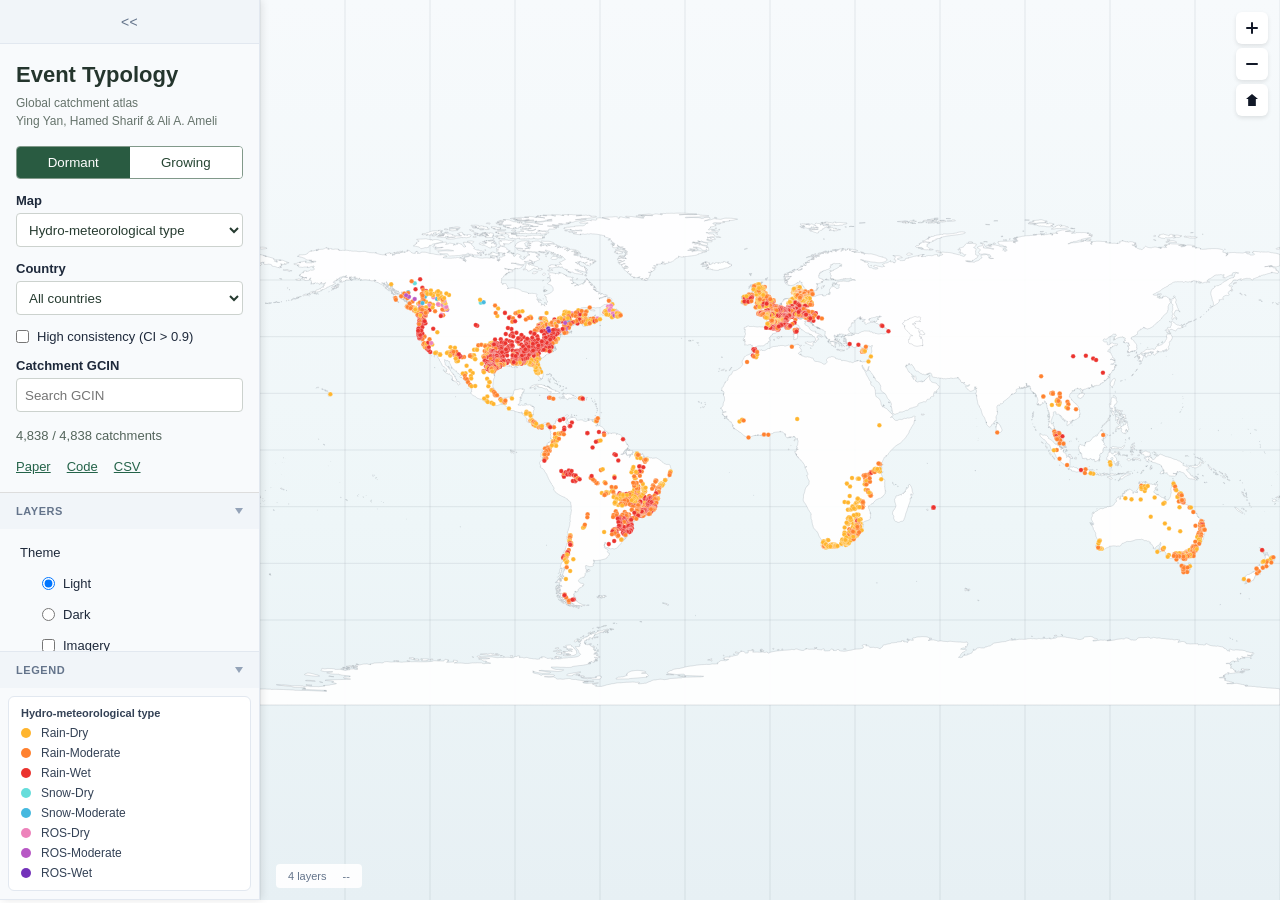
==== docs/index.html @ 92142173 "Publish Tereon-based seasonal catchment atlas on GitHub Pages" ====
<!doctype html>
<html lang="en">
  <head>
    <meta charset="UTF-8" />
    <meta name="viewport" content="width=device-width, initial-scale=1.0" />
    <title>Event Typology | Global Catchment Atlas</title>
    <style>
      * { box-sizing: border-box; margin: 0; padding: 0; }
      html, body { width: 100%; height: 100%; }
      body { font-family: -apple-system, BlinkMacSystemFont, 'Segoe UI', Roboto, sans-serif; font-size: 13px; color: #1e293b; overflow: hidden; }

      /* Map Area - Full screen */
      .map-area {
        position: absolute;
        top: 0; left: 0; right: 0; bottom: 0;
        background: linear-gradient(180deg, #f7fafc 0%, #eef6f8 58%, #e7f0f4 100%);
      }

      #mapCanvas { width: 100%; height: 100%; }

      /* Left Panel - Floating overlay */
      .left-panel {
        position: absolute;
        top: 0; left: 0;
        width: 260px;
        height: 100vh;
        background: #f8fafc;
        border-right: 1px solid #e2e8f0;
        display: flex;
        flex-direction: column;
        overflow: hidden;
        z-index: 50;
        box-shadow: 2px 0 8px rgba(0,0,0,0.1);
        transition: transform 0.2s;
      }
      .left-panel.hidden {
        transform: translateX(-100%);
      }
      .panel-main {
        flex: 1;
        min-height: 0;
        overflow-y: auto;
      }
      .panel-bottom {
        margin-top: auto;
        border-top: 1px solid #e2e8f0;
        background: #f8fafc;
      }

      /* Panel header bar - full width toggle button */
      .panel-header {
        padding: 0;
        background: #f1f5f9;
        border-bottom: 1px solid #e2e8f0;
        display: flex;
        justify-content: center;
        align-items: center;
        height: 44px;
      }
      .panel-toggle-btn {
        width: 100%;
        height: 44px;
        background: transparent;
        border: none;
        cursor: pointer;
        color: #64748b;
        font-size: 14px;
        font-weight: normal;
        word-spacing: 0.3px;
        line-height: 44px;
        text-align: center;
      }
      .panel-toggle-btn:hover { background: #e2e8f0; color: #1e293b; }
      .panel-toggle-btn::before { content: "<<"; letter-spacing: 0.3px; }

      /* Show panel button - between panel and map layer */
      .panel-show-btn {
        position: absolute;
        top: 8px;
        left: 8px;
        width: 28px;
        height: 28px;
        background: #fff;
        border: none;
        border-radius: 4px;
        cursor: pointer;
        z-index: 40;
        box-shadow: 0 1px 4px rgba(0,0,0,0.15);
        display: block;
        color: #64748b;
        font-size: 14px;
        font-weight: normal;
        word-spacing: 0.3px;
        line-height: 28px;
        text-align: center;
      }
      .panel-show-btn:hover { background: #f8fafc; color: #1e293b; }
      .panel-show-btn::before { content: ">>"; letter-spacing: 0.3px; }

      /* Panel sections */
      .panel-section { border-bottom: 1px solid #e2e8f0; position: relative; }
      .panel-section-header {
        padding: 12px 16px;
        background: #f1f5f9;
        font-weight: 600;
        font-size: 11px;
        text-transform: uppercase;
        letter-spacing: 0.05em;
        color: #64748b;
        cursor: pointer;
        display: flex;
        justify-content: space-between;
        align-items: center;
      }
      .panel-section-header:hover { background: #e2e8f0; }
      .panel-section.collapsed .panel-section-content { display: none; }
      .panel-section.collapsed .toggle-icon { transform: rotate(-90deg); }
      .toggle-icon {
        width: 0;
        height: 0;
        border-left: 4px solid transparent;
        border-right: 4px solid transparent;
        border-top: 6px solid #94a3b8;
        transition: transform 0.2s;
      }
      .panel-section-content { padding: 8px; }
      .legend-list { display: flex; flex-direction: column; gap: 8px; }
      .legend-empty { padding: 8px 12px; font-size: 12px; color: #94a3b8; line-height: 1.45; }
      .legend-card { border: 1px solid #e2e8f0; border-radius: 6px; background: #fff; padding: 10px 12px; font-size: 11px; color: #334155; }
      .legend-title { font-weight: 600; margin-bottom: 7px; }
      .legend-grid { display: grid; grid-template-columns: 12px 1fr; gap: 5px 7px; align-items: center; }
      .legend-swatch { width: 12px; height: 12px; border: 1px solid #64748b; }
      .legend-note { margin-top: 7px; color: #64748b; line-height: 1.35; }

      /* Module/Layer items */
      .module-item, .layer-item {
        padding: 8px 12px;
        border-radius: 6px;
        cursor: pointer;
        display: flex;
        align-items: center;
        gap: 8px;
      }
      .module-item:hover, .layer-item:hover { background: #e2e8f0; }
      .module-item.loaded { background: #dbeafe; }
      .module-item.loaded .module-name { color: #1d4ed8; font-weight: 500; }
      .module-remove-btn {
        margin-left: auto;
        width: 20px;
        height: 20px;
        border: none;
        border-radius: 3px;
        background: transparent;
        color: #64748b;
        cursor: pointer;
      }
      .module-remove-btn:hover { background: #bfdbfe; color: #1e293b; }
      .module-remove-btn,
      .layer-btn,
      .import-close,
      .inspector-close {
        display: inline-flex;
        align-items: center;
        justify-content: center;
        line-height: 1;
        font-family: inherit;
        font-weight: 500;
        font-size: 0;
        padding: 0;
        position: relative;
      }
      .module-remove-btn::before,
      .module-remove-btn::after,
      .layer-btn::before,
      .layer-btn::after,
      .import-close::before,
      .import-close::after,
      .inspector-close::before,
      .inspector-close::after {
        content: "";
        position: absolute;
        width: 8px;
        height: 1px;
        border-radius: 999px;
        background: currentColor;
      }
      .import-close::before,
      .import-close::after,
      .inspector-close::before,
      .inspector-close::after {
        width: 10px;
      }
      .module-remove-btn::before,
      .layer-btn::before,
      .import-close::before,
      .inspector-close::before {
        transform: rotate(45deg);
      }
      .module-remove-btn::after,
      .layer-btn::after,
      .import-close::after,
      .inspector-close::after {
        transform: rotate(-45deg);
      }
      .layer-checkbox {
        width: 14px;
        height: 14px;
        appearance: none;
        border: 1px solid #cbd5e1;
        border-radius: 3px;
        background: transparent;
        cursor: pointer;
        position: relative;
      }
      .layer-checkbox:checked {
        background: transparent;
        border-color: #94a3b8;
      }
      .layer-checkbox:checked::after {
        content: "";
        position: absolute;
        left: 4px;
        top: 1px;
        width: 4px;
        height: 8px;
        border: solid #64748b;
        border-width: 0 1px 1px 0;
        transform: rotate(45deg);
      }
      .layer-name { flex: 1; overflow: hidden; text-overflow: ellipsis; white-space: nowrap; }
      .layer-expandable {
        display: flex;
        align-items: center;
        gap: 8px;
        padding: 8px 12px;
        cursor: pointer;
      }
      .layer-expandable:hover { background: #e2e8f0; }
      .layer-expandable.expanded + .layer-sublayers { display: block; }
      .layer-sublayers {
        padding-left: 22px;
        display: none;
      }
      .layer-sublayer {
        display: flex;
        align-items: center;
        gap: 8px;
        padding: 8px 12px;
      }
      .layer-sublayer:hover { background: #f1f5f9; }
      .layer-expandable.expanded + .layer-sublayers.map-display-options { display: flex; }
      .map-display-options {
        flex-direction: column;
      }
      .map-display-option {
        display: flex;
        align-items: center;
        gap: 8px;
        padding: 7px 12px;
        border-radius: 6px;
        cursor: pointer;
        color: #334155;
      }
      .map-display-option:hover { background: #f1f5f9; }
      .map-display-option input {
        width: 13px;
        height: 13px;
        accent-color: #64748b;
      }
      .map-display-label { font-size: 12px; }

      /* Add Module button - dashed border style */
      .add-module-btn {
        margin: 8px 12px;
        padding: 8px 12px;
        background: transparent;
        border: 1px dashed #cbd5e1;
        border-radius: 6px;
        cursor: pointer;
        font-size: 12px;
        color: #94a3b8;
        width: calc(100% - 24px);
        text-align: center;
      }
      .add-module-btn:hover {
        border-color: #94a3b8;
        color: #64748b;
        background: #f8fafc;
      }

      .layer-actions { opacity: 0; margin-left: auto; }
      .layer-item:hover .layer-actions { opacity: 1; }
      .layer-btn {
        width: 20px; height: 20px;
        border: none; background: transparent;
        cursor: pointer; border-radius: 3px;
        color: #64748b;
      }
      .layer-btn:hover { background: #cbd5e1; color: #1e293b; }

      /* Import Modal */
      .import-modal {
        position: fixed;
        top: 0; left: 0; right: 0; bottom: 0;
        background: rgba(0,0,0,0.4);
        z-index: 200;
        display: none;
        justify-content: center;
        align-items: center;
      }
      .import-modal.visible { display: flex; }
      .import-dialog {
        width: 480px;
        display: flex;
        flex-direction: column;
        max-height: 80vh;
        background: #fff;
        border-radius: 8px;
        box-shadow: 0 8px 32px rgba(0,0,0,0.2);
        overflow: hidden;
      }
      .confirm-dialog { width: 420px; }
      .import-header {
        padding: 16px 20px;
        border-bottom: 1px solid #e2e8f0;
        display: flex;
        justify-content: space-between;
        align-items: center;
      }
      .import-title { font-weight: 600; font-size: 15px; }
      .import-close {
        width: 28px; height: 28px;
        border: none; background: transparent;
        cursor: pointer; border-radius: 4px;
        color: #64748b;
      }
      .import-close:hover { background: #e2e8f0; }
      .import-body {
        padding: 20px;
        overflow-y: auto;
        flex: 1;
        min-height: 0;
      }
      .import-section { margin-bottom: 20px; }
      .import-section-title {
        font-size: 12px;
        color: #64748b;
        margin-bottom: 12px;
        font-weight: 500;
      }
      .source-tabs {
        display: flex;
        gap: 8px;
        margin-bottom: 16px;
      }
      .source-tab {
        padding: 8px 16px;
        background: #f1f5f9;
        border: 1px solid #e2e8f0;
        border-radius: 4px;
        cursor: pointer;
        font-size: 12px;
        color: #64748b;
      }
      .source-tab.active {
        background: #fff;
        border-color: #3b82f6;
        color: #1e293b;
      }
      .source-tab.disabled {
        opacity: 0.5;
        cursor: not-allowed;
        color: #94a3b8;
      }
      .import-dropzone {
        padding: 32px;
        border: 2px dashed #e2e8f0;
        border-radius: 8px;
        text-align: center;
        cursor: pointer;
        color: #64748b;
        font-size: 13px;
      }
      .import-dropzone:hover { border-color: #cbd5e1; background: #f8fafc; }
      .import-url-box { display: none; }
      .import-url-input {
        width: 100%;
        border: 1px solid #cbd5e1;
        border-radius: 6px;
        padding: 9px 10px;
        font-size: 12px;
        color: #1e293b;
      }
      .import-url-input:focus {
        outline: none;
        border-color: #3b82f6;
        box-shadow: 0 0 0 3px rgba(59,130,246,.12);
      }
      .import-url-help {
        margin-top: 7px;
        color: #64748b;
        font-size: 11px;
        line-height: 1.5;
      }
      .import-preview {
        border: 1px solid #e2e8f0;
        border-radius: 4px;
        overflow: hidden;
        margin-top: 12px;
      }
      .import-preview-table {
        width: 100%;
        font-size: 12px;
        border-collapse: collapse;
      }
      .import-preview-table th {
        background: #f1f5f9;
        padding: 8px 12px;
        text-align: left;
        color: #64748b;
        font-weight: 500;
      }
      .import-preview-table td {
        padding: 8px 12px;
        border-bottom: 1px solid #f1f5f9;
      }
      .import-footer {
        padding: 16px 20px;
        border-top: 1px solid #e2e8f0;
        display: flex;
        justify-content: flex-end;
        gap: 8px;
        flex-shrink: 0;
        background: #fff;
      }
      .import-btn {
        padding: 8px 16px;
        border-radius: 4px;
        font-size: 12px;
        cursor: pointer;
      }
      .import-btn-cancel {
        background: transparent;
        border: 1px solid #e2e8f0;
        color: #64748b;
      }
      .import-btn-cancel:hover { background: #f8fafc; }
      .import-btn-submit {
        background: #3b82f6;
        border: none;
        color: #fff;
      }
      .import-btn-submit:hover { background: #2563eb; }
      .import-btn-submit.disabled {
        background: #94a3b8;
        cursor: not-allowed;
      }
      .import-btn-danger {
        background: #dc2626;
        border: none;
        color: #fff;
      }
      .import-btn-danger:hover { background: #b91c1c; }
      .confirm-message {
        color: #334155;
        font-size: 13px;
        line-height: 1.55;
      }
      .confirm-detail {
        margin-top: 10px;
        color: #64748b;
        font-size: 12px;
        line-height: 1.45;
      }

      /* Map Controls */
      .map-controls {
        position: absolute;
        top: 12px;
        right: 12px;
        display: flex;
        flex-direction: column;
        gap: 4px;
        z-index: 10;
      }
      .map-btn {
        width: 32px; height: 32px;
        border: none; background: #fff;
        border-radius: 6px;
        cursor: pointer;
        box-shadow: 0 2px 4px rgba(0,0,0,0.1);
        display: flex;
        align-items: center;
        justify-content: center;
      }
      .map-btn:hover { background: #f8fafc; }
      .map-icon {
        position: relative;
        display: inline-block;
        width: 14px;
        height: 14px;
      }
      .map-icon-plus::before,
      .map-icon-minus::before {
        content: "";
        position: absolute;
        left: 1px;
        right: 1px;
        top: 6px;
        height: 2px;
        background: #111827;
        border-radius: 1px;
      }
      .map-icon-plus::after {
        content: "";
        position: absolute;
        top: 1px;
        bottom: 1px;
        left: 6px;
        width: 2px;
        background: #111827;
        border-radius: 1px;
      }
      .map-icon-home::before {
        content: "";
        position: absolute;
        left: 1px;
        top: 1px;
        width: 12px;
        height: 12px;
        background: #111827;
        clip-path: polygon(50% 0, 100% 42%, 82% 42%, 82% 100%, 18% 100%, 18% 42%, 0 42%);
      }

      .map-status {
        position: absolute;
        bottom: 12px; left: 12px;
        font-size: 11px; color: #64748b;
        background: rgba(255,255,255,0.9);
        padding: 6px 12px;
        border-radius: 4px;
        display: flex;
        gap: 16px;
        z-index: 10;
      }
      .map-attribution {
        display: none;
      }
      .map-attribution.visible {
        display: inline;
      }
      .map-attribution a {
        color: inherit;
        text-decoration: underline;
        text-underline-offset: 2px;
      }

      /* Inspector Panel */
      .inspector-panel {
        position: absolute;
        top: 60px;
        right: 20px;
        width: 360px;
        max-height: calc(100vh - 100px);
        background: #fff;
        border-radius: 8px;
        box-shadow: 0 4px 24px rgba(0,0,0,0.15);
        z-index: 100;
        display: none;
        flex-direction: column;
        overflow: hidden;
      }
      .inspector-panel.visible { display: flex; }
      .inspector-header {
        padding: 12px 16px;
        border-bottom: 1px solid #e2e8f0;
        display: flex;
        justify-content: space-between;
        align-items: center;
        background: #f8fafc;
      }
      .inspector-title { font-weight: 600; font-size: 14px; }
      .inspector-close {
        width: 24px; height: 24px;
        border: none; background: transparent;
        cursor: pointer; border-radius: 4px;
        color: #64748b;
      }
      .inspector-close:hover { background: #e2e8f0; }
      .inspector-body { flex: 1; overflow-y: auto; padding: 16px; }

      /* Toast */
      .toast {
        position: fixed;
        bottom: 24px; right: 24px;
        color: #64748b;
        padding: 0;
        border-radius: 0;
        font-size: 12px;
        opacity: 0;
        transform: translateY(10px);
        transition: opacity 0.2s, transform 0.2s;
        z-index: 200;
      }
      .toast.visible { opacity: 1; transform: translateY(0); }

      /* Global dark UI theme, activated by Theme > Dark */
      body.theme-dark {
        color: #dbe7f3;
        background: #07111f;
        color-scheme: dark;
      }
      body.theme-dark .left-panel {
        background: #0f172a;
        border-right-color: #243247;
        box-shadow: 2px 0 14px rgba(0,0,0,0.35);
      }
      body.theme-dark .panel-header,
      body.theme-dark .panel-section-header,
      body.theme-dark .inspector-header {
        background: #111c2f;
        border-color: #243247;
      }
      body.theme-dark .panel-bottom,
      body.theme-dark .import-footer {
        background: #0f172a;
        border-color: #243247;
      }
      body.theme-dark .panel-section {
        border-bottom-color: #243247;
      }
      body.theme-dark .panel-section-header,
      body.theme-dark .panel-toggle-btn,
      body.theme-dark .panel-show-btn,
      body.theme-dark .module-remove-btn,
      body.theme-dark .layer-btn,
      body.theme-dark .import-close,
      body.theme-dark .inspector-close {
        color: #94a3b8;
      }
      body.theme-dark .panel-toggle-btn:hover,
      body.theme-dark .panel-show-btn:hover,
      body.theme-dark .panel-section-header:hover,
      body.theme-dark .module-item:hover,
      body.theme-dark .layer-item:hover,
      body.theme-dark .layer-expandable:hover,
      body.theme-dark .layer-sublayer:hover,
      body.theme-dark .map-display-option:hover,
      body.theme-dark .import-close:hover,
      body.theme-dark .inspector-close:hover {
        background: #1e293b;
        color: #e2e8f0;
      }
      body.theme-dark .panel-show-btn,
      body.theme-dark .map-btn,
      body.theme-dark .legend-card,
      body.theme-dark .import-dialog,
      body.theme-dark .inspector-panel {
        background: #0f172a;
        color: #dbe7f3;
      }
      body.theme-dark .module-item.loaded {
        background: #17335f;
      }
      body.theme-dark .module-item.loaded .module-name {
        color: #93c5fd;
      }
      body.theme-dark .module-remove-btn:hover,
      body.theme-dark .layer-btn:hover {
        background: #233047;
        color: #e2e8f0;
      }
      body.theme-dark .legend-card,
      body.theme-dark .import-preview,
      body.theme-dark .import-url-input,
      body.theme-dark .source-tab,
      body.theme-dark .import-btn-cancel,
      body.theme-dark .layer-checkbox {
        border-color: #334155;
      }
      body.theme-dark .legend-empty,
      body.theme-dark .legend-note,
      body.theme-dark .import-section-title,
      body.theme-dark .import-url-help,
      body.theme-dark .confirm-detail,
      body.theme-dark .map-display-option,
      body.theme-dark .import-btn-cancel {
        color: #94a3b8;
      }
      body.theme-dark .source-tab,
      body.theme-dark .import-preview-table th {
        background: #111c2f;
        color: #94a3b8;
      }
      body.theme-dark .source-tab.active,
      body.theme-dark .import-url-input {
        background: #0b1220;
        color: #e2e8f0;
      }
      body.theme-dark .import-url-input::placeholder {
        color: #64748b;
      }
      body.theme-dark .source-tab.active {
        border-color: #60a5fa;
      }
      body.theme-dark .import-dropzone {
        border-color: #334155 !important;
        color: #94a3b8;
      }
      body.theme-dark .map-display-option input {
        accent-color: #60a5fa;
      }
      body.theme-dark select {
        background: #0b1220 !important;
        border-color: #334155 !important;
        color: #e2e8f0 !important;
      }
      body.theme-dark .import-dropzone:hover,
      body.theme-dark .import-btn-cancel:hover {
        background: #111c2f;
        border-color: #475569;
      }
      body.theme-dark .import-preview-table td {
        border-bottom-color: #1e293b;
      }
      body.theme-dark .confirm-message {
        color: #dbe7f3;
      }
      body.theme-dark .map-btn {
        box-shadow: 0 2px 8px rgba(0,0,0,0.35);
      }
      body.theme-dark .map-btn:hover {
        background: #1e293b;
      }
      body.theme-dark .map-icon-plus::before,
      body.theme-dark .map-icon-minus::before,
      body.theme-dark .map-icon-plus::after,
      body.theme-dark .map-icon-home::before {
        background: #e2e8f0;
      }
      body.theme-dark .map-status {
        color: #cbd5e1;
        background: rgba(15, 23, 42, 0.9);
      }
      body.theme-dark .toggle-icon {
        border-top-color: #64748b;
      }
      body.theme-dark .layer-checkbox:checked {
        border-color: #94a3b8;
      }
      body.theme-dark .layer-checkbox:checked::after {
        border-color: #cbd5e1;
      }
      body.theme-dark .toast {
        color: #cbd5e1;
      }
      body.theme-dark .inspector-body h2,
      body.theme-dark .inspector-body [style*="color:#334155"],
      body.theme-dark .inspector-body [style*="color: #334155"] {
        color: #e2e8f0 !important;
      }
      body.theme-dark .inspector-body [style*="background:#f8fafc"],
      body.theme-dark .inspector-body [style*="background: #f8fafc"] {
        background: #111c2f !important;
      }
      body.theme-dark .inspector-body [style*="color:#64748b"],
      body.theme-dark .inspector-body [style*="color: #64748b"] {
        color: #94a3b8 !important;
      }
    </style>
  <link rel="stylesheet" href="./atlas.css">
</head>
  <body>
    <!-- Map Area - Full screen background -->
    <div class="map-area">
      <canvas id="mapCanvas"></canvas>
    </div>

    <!-- Left Panel - Floating overlay -->
    <aside class="left-panel" id="leftPanel">
      <div class="panel-header">
        <button class="panel-toggle-btn" id="btnHidePanel"></button>
      </div>
      <div class="panel-main"><section id="atlasControls" class="atlas-controls"><h1>Event Typology</h1><p role="status">Loading catchment data...</p></section>
      <div class="panel-section">
        <div class="panel-section-header" data-section="modules">
          <span>Modules</span>
          <span class="toggle-icon" aria-hidden="true"></span>
        </div>
        <div class="panel-section-content">
          <div id="moduleList"></div>
          <button class="add-module-btn" id="btnAddModule">+ Add Module</button>
        </div>
      </div>

      <div class="panel-section">
        <div class="panel-section-header" data-section="layers">
          <span>Layers</span>
          <span class="toggle-icon" aria-hidden="true"></span>
        </div>
        <div class="panel-section-content">
          <div id="layerList"></div>
        </div>
      </div>
      </div>
      <div class="panel-bottom">
        <div class="panel-section">
          <div class="panel-section-header" data-section="legend">
            <span>Legend</span>
            <span class="toggle-icon" aria-hidden="true"></span>
          </div>
          <div class="panel-section-content">
            <div id="legendList" class="legend-list"></div>
          </div>
        </div>
      </div>
    </aside>

    <!-- Show panel button - appears when panel hidden -->
    <button class="panel-show-btn" id="btnShowPanel"></button>

    <!-- Map Controls -->
    <div class="map-controls">
      <button class="map-btn" id="btnZoomIn" aria-label="Zoom in"><span class="map-icon map-icon-plus" aria-hidden="true"></span></button>
      <button class="map-btn" id="btnZoomOut" aria-label="Zoom out"><span class="map-icon map-icon-minus" aria-hidden="true"></span></button>
      <button class="map-btn" id="btnReset" aria-label="Reset view"><span class="map-icon map-icon-home" aria-hidden="true"></span></button>
    </div>

    <!-- Map Status -->
    <div class="map-status">
      <span id="statusFeatures">0 layers</span>
      <span id="statusCoords">--</span>
      <span class="map-attribution" id="statusAttribution"></span>
    </div>

    <!-- Inspector -->
    <div class="inspector-panel" id="inspectorPanel">
      <div class="inspector-header">
        <span class="inspector-title" id="inspectorTitle">Inspector</span>
        <button class="inspector-close" id="btnCloseInspector" aria-label="Close inspector" title="Close inspector"></button>
      </div>
      <div class="inspector-body" id="inspectorBody"></div>
    </div>

    <!-- Toast -->
    <div class="toast" id="toast"></div>

    <!-- Import Modal -->
    <div class="import-modal" id="importModal">
      <div class="import-dialog">
        <div class="import-header">
          <span class="import-title">Import Data</span>
          <button class="import-close" id="btnCloseImport" aria-label="Close import dialog" title="Close import dialog"></button>
        </div>
        <div class="import-body">
          <div class="import-section">
            <div class="import-section-title">1. Select Source</div>
            <div class="source-tabs">
              <button class="source-tab active" data-source="csv">CSV</button>
              <button class="source-tab" data-source="module">Module Manifest</button>
              <button class="source-tab" data-source="url">URL</button>
            </div>
            <div class="import-dropzone" id="importDropzone">
              Drag file here or click to browse<br>
              <span id="importSupportText" style="color:#94a3b8;font-size:11px">Supports: CSV</span>
            </div>
            <div class="import-url-box" id="importUrlBox">
              <input class="import-url-input" id="importUrlInput" type="url" placeholder="Paste module.json URL or GitHub repository URL">
              <div class="import-url-help">
                Examples: GitHub Pages module.json, raw GitHub module.json, GitHub blob URL, or a repository URL containing a module manifest.
              </div>
            </div>
            <input type="file" id="importFile" accept=".csv" style="display:none">
          </div>

          <div class="import-section" id="previewSection" style="display:none">
            <div class="import-section-title">2. Preview</div>
            <div class="import-preview">
              <table class="import-preview-table" id="previewTable">
                <thead id="previewHead"></thead>
                <tbody id="previewBody"></tbody>
              </table>
            </div>
          </div>

          <div class="import-section" id="mappingSection" style="display:none">
            <div class="import-section-title">3. Field Mapping</div>
            <div id="fieldMapping"></div>
          </div>
        </div>
        <div class="import-footer">
          <button class="import-btn import-btn-cancel" id="btnCancelImport">Cancel</button>
          <button class="import-btn import-btn-submit disabled" id="btnSubmitImport">Import</button>
        </div>
      </div>
    </div>

    <!-- Confirm Modal -->
    <div class="import-modal" id="confirmModal">
      <div class="import-dialog confirm-dialog">
        <div class="import-header">
          <span class="import-title" id="confirmTitle">Confirm</span>
          <button class="import-close" id="btnCloseConfirm" aria-label="Close confirmation dialog" title="Close confirmation dialog"></button>
        </div>
        <div class="import-body">
          <div class="confirm-message" id="confirmMessage"></div>
          <div class="confirm-detail" id="confirmDetail"></div>
        </div>
        <div class="import-footer">
          <button class="import-btn import-btn-cancel" id="btnCancelConfirm">Cancel</button>
          <button class="import-btn import-btn-danger" id="btnConfirmAction">Remove</button>
        </div>
      </div>
    </div>

    <!-- Scripts -->
    <script src="./assets/basin-data.js"></script>
    <script src="./assets/land-50m.js"></script>
    <script src="./assets/country-polygons-110m.js"></script>

    <script src="./foundation/core/event-bus.js"></script>
    <script src="./foundation/core/module-loader.js"></script>
    <script src="./foundation/map/coordinate-system.js"></script>
    <script src="./foundation/map/layer-manager.js"></script>
    <script src="./foundation/map/render-scheduler.js"></script>
    <script src="./foundation/performance/geometry-index.js"></script>
    <script src="./foundation/ui/utilities.js"></script>

    <script>
    const App = {
      canvas: null,
      ctx: null,
      layerManager: null,
      renderScheduler: null,
      renderer: null,
      basinSpatialIndex: null,
      eventBus: Foundation.eventBus,
      moduleLoader: Foundation.moduleLoader,
      modules: [],
      legends: new Map(),
      selectedFeature: null,
      selectedLayer: null,
      hoveredFeatureId: null,
      hoveredLayer: null,
      currentImportSource: 'csv',
      remoteImportRequestId: 0,
      remoteImportTimer: null,
      pendingConfirm: null,
      staticModules: [{id: "event-typology", name: "Event Typology", defaultLoad: true}],
      themeStyle: 'light',
      imageryEnabled: false,
      rasterTileCache: new Map(),
      rasterTileCacheLimit: 384,
      mapStyles: {
        light: {
          label: 'Light',
          background: ['#f7fafc', '#eef6f8', '#e7f0f4'],
          grid: 'rgba(112, 128, 144, 0.15)',
          landFill: 'rgba(255, 255, 255, 0.92)',
          landStroke: 'rgba(72, 84, 96, 0.3)',
          basinStroke: 'rgba(72, 84, 96, 0.15)',
          countryStroke: 'rgba(51, 65, 85, 0.38)'
        },
        dark: {
          label: 'Dark',
          background: ['#08111f', '#0f1e2f', '#132638'],
          grid: 'rgba(148, 163, 184, 0.16)',
          landFill: 'rgba(30, 41, 59, 0.96)',
          landStroke: 'rgba(148, 163, 184, 0.38)',
          basinStroke: 'rgba(148, 163, 184, 0.22)',
          countryStroke: 'rgba(203, 213, 225, 0.42)'
        }
      },
      imageryLayer: {
        label: 'Imagery',
        tileUrl: 'https://server.arcgisonline.com/ArcGIS/rest/services/World_Imagery/MapServer/tile/{z}/{y}/{x}',
        attribution: 'Imagery: Esri, Maxar, Earthstar Geographics, GIS User Community'
      },
      worldBounds: {
        minLat: -85.0511287798066,
        maxLat: 85.0511287798066
      },
      maxViewportScale: 12,

      // Viewport state
      viewport: { width: 0, height: 0, scale: 0, offsetX: 0, offsetY: 0 },
      dragging: false,
      draggingActive: false,
      suppressClick: false,
      dragStart: null,
      hoverPending: false,
      latestHoverPoint: null,

      async init() {
        this.canvas = document.getElementById('mapCanvas');
        this.ctx = this.canvas.getContext('2d');
        this.layerManager = new Foundation.LayerManager(this.eventBus);
        this.renderScheduler = new Foundation.RenderScheduler((state) => this.drawNow(state));
        this.basinSpatialIndex = new Foundation.SpatialGridIndex(
          window.BASIN_DATA?.basins || [],
          (basin) => basin.bbox,
          10
        );

        // Event listeners
        this.eventBus.on(Foundation.Events.LAYER_ADD, () => this.updateLayerList());
        this.eventBus.on(Foundation.Events.LAYER_REMOVE, () => this.updateLayerList());
        this.eventBus.on(Foundation.Events.LAYER_TOGGLE, () => this.updateLayerList());

        // Foundation-level feature click handler
        this.eventBus.on(Foundation.Events.FEATURE_CLICK, (payload) => {
          if (payload.layer?.moduleId === 'foundation' && payload.layer?.id === 'outlines-basins') {
            this.showBasinInspector(payload.feature);
          } else if (payload.layer?.moduleId === 'foundation' && payload.layer?.id === 'outlines-countries') {
            this.showCountryInspector(payload.feature);
          }
        });

        // Add basemap display layer
        this.layerManager.addLayer({
          id: 'basemap',
          name: 'Base Map',
          type: 'basemap',
          visible: true,
          interactive: false,
          renderer: (ctx, layer, vp) => this.renderBasemap(ctx, vp)
        });

        this.layerManager.addLayer({
          id: 'outlines-countries',
          name: 'Countries',
          type: 'vector',
          visible: false,
          interactive: true,
          moduleId: 'foundation',
          groupPath: ['outlines', 'countries'],
          renderer: (ctx, layer, vp) => this.renderCountryOutlines(ctx, vp),
          hitTest: (lon, lat, vp, layer) => this.hitTestCountryOutlines(lon, lat, vp)
        });

        // Add basin layer under Outlines > Basins. This single third-level layer owns
        // both basin rendering and basin click/hover interaction.
        this.layerManager.addLayer({
          id: 'outlines-basins',
          name: 'Basins',
          type: 'vector',
          visible: false,
          interactive: true,
          moduleId: 'foundation',
          groupPath: ['outlines', 'basins'],
          renderer: (ctx, layer, vp) => this.renderBasinsLayer(ctx, vp),
          hitTest: (lon, lat, vp, layer) => this.hitTestBasins(lon, lat)
        });

        // Setup interactions
        this.setupCanvasEvents();
        this.setupUI();
        this.applyTheme();
        this.updateMapAttribution();
        this.updateLegendList();

        // Fetch and show modules
        await this.fetchModules();

        // Initial render
        this.resize();
        await this.loadDefaultModules();
        await this.loadUrlModules();
        window.addEventListener('resize', () => this.resize());
      },

      // Canvas bounding rect (updated on resize)
      canvasRect: null,

      setupCanvasEvents() {
        window.addEventListener('keydown', (e) => {
          if (e.key !== 'Tab') return;
          const tag = e.target?.tagName;
          if (tag === 'INPUT' || tag === 'TEXTAREA' || tag === 'SELECT' || e.target?.isContentEditable) return;
          e.preventDefault();
          this.toggleSidebar();
        });

        // Mouse events
        this.canvas.addEventListener('mousedown', (e) => {
          this.dragging = true;
          this.draggingActive = false;
          const { x, y } = this.getCanvasCoords(e);
          this.dragStart = { x, y, ox: this.viewport.offsetX, oy: this.viewport.offsetY };
          this.canvas.style.cursor = 'grabbing';
        });

        window.addEventListener('mouseup', () => {
          if (this.dragging) {
            this.dragging = false;
            this.suppressClick = this.draggingActive;
            if (this.draggingActive) this.renderScheduler.endInteraction();
            this.draggingActive = false;
            this.canvas.style.cursor = 'grab';
          }
        });

        this.canvas.addEventListener('mousemove', (e) => {
          const { x, y } = this.getCanvasCoords(e);
          const { lon, lat } = this.screenToGeo(x, y);
          document.getElementById('statusCoords').textContent = `${lon.toFixed(1)} deg, ${lat.toFixed(1)} deg`;

          if (this.dragging) {
            const moved = Math.abs(x - this.dragStart.x) + Math.abs(y - this.dragStart.y);
            if (!this.draggingActive && moved > 5) {
              this.draggingActive = true;
              this.renderScheduler.beginInteraction();
            }
            if (!this.draggingActive) return;
            this.viewport.offsetX = this.dragStart.ox + (x - this.dragStart.x);
            this.viewport.offsetY = this.dragStart.oy + (y - this.dragStart.y);
            this.clampOffset();
            this.requestDraw("drag");
          } else {
            this.scheduleHover(x, y);
          }
        });

        this.canvas.addEventListener('click', (e) => {
          const { x, y } = this.getCanvasCoords(e);
          if (this.suppressClick) {
            this.suppressClick = false;
            return;
          }
          const hit = this.hitTest(x, y);
          if (hit) {
            this.selectedFeature = hit.feature;
            this.selectedLayer = hit.layer;
            this.eventBus.emit(Foundation.Events.FEATURE_CLICK, hit);
            this.requestDraw("select");
          } else {
            // Click on empty area - hide inspector
            this.selectedFeature = null;
            this.selectedLayer = null;
            this.hoveredFeatureId = null;
            this.hoveredLayer = null;
            document.getElementById('inspectorPanel').classList.remove('visible');
            this.requestDraw("clear-selection");
          }
        });

        this.canvas.addEventListener('wheel', (e) => {
          e.preventDefault();
          this.renderScheduler.beginInteraction();
          const { x, y } = this.getCanvasCoords(e);
          const { lon, lat } = this.screenToGeo(x, y);

          const factor = e.deltaY < 0 ? 1.2 : 0.8;
          const newScale = Math.max(this.getMinViewportScale(), Math.min(this.maxViewportScale, this.viewport.scale * factor));

          if (newScale !== this.viewport.scale) {
            this.viewport.scale = newScale;

            // Adjust offset to keep mouse position fixed
            const newBase = this.getBaseScale();
            this.viewport.offsetX = x - this.viewport.width / 2 - lon * newBase;
            this.viewport.offsetY = y - this.viewport.height / 2 + lat * newBase;

            this.clampOffset();
            this.requestDraw("wheel");
          }
          this.renderScheduler.endInteraction();
        }, { passive: false });
      },

      // Convert window coords to canvas-local coords
      getCanvasCoords(e) {
        if (!this.canvasRect) this.canvasRect = this.canvas.getBoundingClientRect();
        return {
          x: e.clientX - this.canvasRect.left,
          y: e.clientY - this.canvasRect.top
        };
      },

      scheduleHover(x, y) {
        this.latestHoverPoint = { x, y };
        if (this.hoverPending) return;

        this.hoverPending = true;
        requestAnimationFrame(() => {
          this.hoverPending = false;
          if (!this.latestHoverPoint || this.dragging) return;

          const hit = this.hitTest(this.latestHoverPoint.x, this.latestHoverPoint.y);
          this.canvas.style.cursor = hit ? 'pointer' : 'grab';

          const newHoveredId = hit?.feature?.id;
          if (newHoveredId !== this.hoveredFeatureId) {
            this.hoveredFeatureId = newHoveredId;
            this.hoveredLayer = hit?.layer;
            this.requestDraw("hover");
          }
        });
      },

      setupUI() {
        // Zoom buttons
        document.getElementById('btnZoomIn').onclick = () => {
          this.viewport.scale = Math.min(this.maxViewportScale, this.viewport.scale * 1.2);
          this.clampOffset();
          this.draw();
        };
        document.getElementById('btnZoomOut').onclick = () => {
          this.viewport.scale = Math.max(this.getMinViewportScale(), this.viewport.scale / 1.2);
          this.clampOffset();
          this.draw();
        };
        document.getElementById('btnReset').onclick = () => {
          this.viewport = { ...this.viewport, scale: this.getMinViewportScale(), offsetX: 0, offsetY: 0 };
          this.draw();
        };

        // Panel toggle - show button is covered by panel, reveals when panel hides
        const showBtn = document.getElementById('btnShowPanel');
        const panel = document.getElementById('leftPanel');

        document.getElementById('btnHidePanel').onclick = () => {
          panel.classList.add('hidden');
        };
        showBtn.onclick = () => this.toggleSidebar();

        // Section toggle
        document.querySelectorAll('.panel-section-header').forEach(h => {
          h.onclick = () => h.parentElement.classList.toggle('collapsed');
        });

        // Inspector close
        document.getElementById('btnCloseInspector').onclick = () => {
          document.getElementById('inspectorPanel').classList.remove('visible');
        };

        // Import modal
        const importModal = document.getElementById('importModal');
        const importDropzone = document.getElementById('importDropzone');
        const importUrlBox = document.getElementById('importUrlBox');
        const importUrlInput = document.getElementById('importUrlInput');
        const importFileInput = document.getElementById('importFile');
        const importSupportText = document.getElementById('importSupportText');

        document.getElementById('btnAddModule').onclick = () => {
          importModal.classList.add('visible');
        };
        document.getElementById('btnCloseImport').onclick = () => {
          importModal.classList.remove('visible');
          this.resetImportForm();
        };
        document.getElementById('btnCancelImport').onclick = () => {
          importModal.classList.remove('visible');
          this.resetImportForm();
        };

        document.querySelectorAll('.source-tab').forEach(tab => {
          tab.onclick = () => {
            if (tab.classList.contains('disabled')) {
              this.toast('This import source is planned but not enabled yet');
              return;
            }
            document.querySelectorAll('.source-tab').forEach(t => t.classList.remove('active'));
            tab.classList.add('active');
            this.currentImportSource = tab.dataset.source;
            importFileInput.accept = this.currentImportSource === 'module' ? '.json' : '.csv';
            importSupportText.textContent = this.getImportSupportText();
            importDropzone.style.display = this.currentImportSource === 'url' ? 'none' : 'block';
            importUrlBox.style.display = this.currentImportSource === 'url' ? 'block' : 'none';
            this.resetImportForm();
          };
        });

        importDropzone.onclick = () => importFileInput.click();
        importFileInput.onchange = (e) => {
          const file = e.target.files[0];
          if (file) this.handleImportFile(file);
        };

        // Drag and drop
        importDropzone.ondragover = (e) => {
          e.preventDefault();
          importDropzone.style.borderColor = '#3b82f6';
          importDropzone.style.background = '#f0f9ff';
        };
        importDropzone.ondragleave = () => {
          importDropzone.style.borderColor = '#e2e8f0';
          importDropzone.style.background = '';
        };
        importDropzone.ondrop = (e) => {
          e.preventDefault();
          importDropzone.style.borderColor = '#e2e8f0';
          importDropzone.style.background = '';
          const file = e.dataTransfer.files[0];
          if (file) this.handleImportFile(file);
        };

        importUrlInput.oninput = () => {
          clearTimeout(this.remoteImportTimer);
          this.remoteImportTimer = setTimeout(() => {
            this.handleImportUrlInput(importUrlInput.value);
          }, 250);
        };

        document.getElementById('btnCloseConfirm').onclick = () => this.resolveConfirm(false);
        document.getElementById('btnCancelConfirm').onclick = () => this.resolveConfirm(false);
        document.getElementById('btnConfirmAction').onclick = () => this.resolveConfirm(true);
      },

      resetImportForm() {
        this.remoteImportRequestId++;
        clearTimeout(this.remoteImportTimer);
        document.getElementById('importFile').value = '';
        document.getElementById('importUrlInput').value = '';
        this.clearImportPreview();
        this.importData = null;
      },

      clearImportPreview() {
        document.getElementById('previewSection').style.display = 'none';
        document.getElementById('mappingSection').style.display = 'none';
        document.getElementById('btnSubmitImport').classList.add('disabled');
        document.getElementById('btnSubmitImport').onclick = null;
      },

      toggleSidebar() {
        document.getElementById('leftPanel').classList.toggle('hidden');
      },

      importData: null,

      getImportSupportText() {
        if (this.currentImportSource === 'module') return 'Supports: module.json manifest';
        if (this.currentImportSource === 'url') return 'Supports: module URL or GitHub repo URL';
        return 'Supports: CSV';
      },

      handleImportFile(file) {
        if (this.currentImportSource === 'module') {
          if (!file.name.endsWith('.json')) {
            this.toast('Please select a module manifest JSON file');
            return;
          }
          this.parseModuleManifestFile(file);
          return;
        }

        if (!file.name.endsWith('.csv')) {
          this.toast('Please select a CSV file');
          return;
        }
        this.parseCSVFile(file);
      },

      async parseModuleManifestFile(file) {
        try {
          const manifest = JSON.parse(await file.text());
          if (!manifest.id || !manifest.entry || !manifest.className) {
            this.toast('Manifest requires id, entry, and className');
            return;
          }

          this.prepareModuleManifestImport(manifest);
        } catch (e) {
          console.error(e);
          this.toast('Failed to parse module manifest');
        }
      },

      async handleImportUrlInput(value) {
        const rawUrl = value.trim();
        const requestId = ++this.remoteImportRequestId;
        this.clearImportPreview();
        this.importData = null;
        if (!rawUrl) return;

        try {
          const manifest = await this.fetchRemoteManifest(rawUrl);
          if (requestId !== this.remoteImportRequestId) return;
          this.prepareModuleManifestImport(manifest);
        } catch (e) {
          if (requestId !== this.remoteImportRequestId) return;
          document.getElementById('previewSection').style.display = 'block';
          document.getElementById('previewHead').innerHTML = '<tr><th>Status</th><th>Details</th></tr>';
          document.getElementById('previewBody').innerHTML = `
            <tr>
              <td>Not ready</td>
              <td>${this.escape(e.message)}</td>
            </tr>
          `;
        }
      },

      async fetchRemoteManifest(rawUrl) {
        const candidates = this.getManifestUrlCandidates(rawUrl);
        const errors = [];

        for (const candidate of candidates) {
          try {
            const response = await fetch(candidate, { cache: 'no-cache' });
            if (!response.ok) {
              errors.push(`${candidate} returned ${response.status}`);
              continue;
            }

            const manifest = await response.json();
            if (!manifest.id || !manifest.entry || !manifest.className) {
              errors.push(`${candidate} is missing id, entry, or className`);
              continue;
            }

            return {
              ...manifest,
              basePath: manifest.basePath || new URL('.', response.url).href,
              manifestUrl: response.url
            };
          } catch (e) {
            errors.push(`${candidate} failed: ${e.message}`);
          }
        }

        throw new Error(errors.length
          ? `No module manifest could be loaded. Tried ${errors.length} URL(s): ${errors.join(' | ')}`
          : 'No module manifest candidate could be loaded'
        );
      },

      getManifestUrlCandidates(rawUrl) {
        let url;
        try {
          url = new URL(rawUrl);
        } catch {
          throw new Error('Enter a valid http(s) URL');
        }

        if (!/^https?:$/.test(url.protocol)) {
          throw new Error('Only http(s) URLs are supported');
        }

        const candidates = [];
        const add = (candidate) => {
          if (candidate && !candidates.includes(candidate)) candidates.push(candidate);
        };

        if (url.hostname === 'github.com') {
          const parts = url.pathname.split('/').filter(Boolean);
          const [owner, repo] = parts;

          if (owner && repo && parts[2] === 'blob' && parts[3]) {
            const branch = parts[3];
            const path = parts.slice(4).join('/');
            add(`https://raw.githubusercontent.com/${owner}/${repo}/${branch}/${path}`);
            return candidates;
          }

          if (owner && repo && parts.length <= 2) {
            const repoSlug = repo.replace(/\.git$/i, '');
            add(`https://${owner}.github.io/${repoSlug}/module.json`);
            add(`https://${owner}.github.io/${repoSlug}/modules/${repoSlug}/module.json`);
            add(`https://raw.githubusercontent.com/${owner}/${repoSlug}/main/module.json`);
            return candidates;
          }
        }

        add(url.href);
        return candidates;
      },

      prepareModuleManifestImport(manifest) {
        this.importData = { manifest };
        document.getElementById('previewSection').style.display = 'block';
        document.getElementById('previewHead').innerHTML = '<tr><th>Field</th><th>Value</th></tr>';
        document.getElementById('previewBody').innerHTML = [
          ['id', manifest.id],
          ['name', manifest.name || ''],
          ['version', manifest.version || ''],
          ['entry', manifest.entry],
          ['className', manifest.className],
          ['manifestUrl', manifest.manifestUrl || ''],
          ['basePath', manifest.basePath || `./modules/${manifest.id}/`],
          ['knowledgeGraph', manifest.knowledgeGraph || '']
        ].map(([k, v]) => `<tr><td>${this.escape(k)}</td><td>${this.escape(v)}</td></tr>`).join('');

        document.getElementById('mappingSection').style.display = 'block';
        document.getElementById('fieldMapping').innerHTML = `
          <p style="font-size:12px;color:#64748b;line-height:1.5">
            The module will be loaded through this manifest. Relative entry, dataset, and asset paths resolve from the manifest base path.
          </p>
        `;
        document.getElementById('btnSubmitImport').classList.remove('disabled');
        document.getElementById('btnSubmitImport').onclick = async () => {
          await this.importModuleManifest(manifest);
          document.getElementById('importModal').classList.remove('visible');
          this.resetImportForm();
        };
      },

      async importModuleManifest(manifest) {
        try {
          await this.loadModuleFromManifest(manifest);
          if (!this.modules.some(m => m.id === manifest.id)) {
            this.modules.push({
              id: manifest.id,
              name: manifest.name || manifest.id,
              version: manifest.version || '',
              description: manifest.description || '',
              manifestUrl: manifest.manifestUrl || '',
              basePath: manifest.basePath || '',
              entry: manifest.entry || './index.js',
              className: manifest.className || ''
            });
          }
          this.updateModuleList();
          this.draw();
          this.toast(`Module imported: ${manifest.name || manifest.id}`);
        } catch (e) {
          console.error(e);
          this.toast('Module import failed: ' + e.message);
        }
      },

      async parseCSVFile(file) {
        try {
          const text = await file.text();
          const lines = text.split('\n').filter(l => l.trim());
          if (lines.length < 2) {
            this.toast('File is empty or has no data');
            return;
          }

          const headers = lines[0].split(',').map(h => h.trim());
          const rows = lines.slice(1, 6).map(line => {
            const values = line.split(',');
            const row = {};
            headers.forEach((h, i) => row[h] = values[i]?.trim() || '');
            return row;
          });

          this.importData = { headers, rows, fullText: text };

          // Show preview
          const previewHead = document.getElementById('previewHead');
          const previewBody = document.getElementById('previewBody');
          previewHead.innerHTML = `<tr>${headers.map(h => `<th>${h}</th>`).join('')}</tr>`;
          previewBody.innerHTML = rows.map(row =>
            `<tr>${headers.map(h => `<td>${row[h] || ''}</td>`).join('')}</tr>`
          ).join('');

          document.getElementById('previewSection').style.display = 'block';

          // Auto-detect lat/lon columns
          const latCol = headers.find(h => /lat|latitude/i.test(h));
          const lonCol = headers.find(h => /lon|longitude|lng/i.test(h));

          // Show field mapping
          const fieldMapping = document.getElementById('fieldMapping');
          fieldMapping.innerHTML = `
            <div style="display:grid;gap:8px;font-size:12px">
              <div>
                <label style="color:#64748b">Latitude field:</label>
                <select id="mapLat" style="margin-left:8px;padding:4px 8px;border:1px solid #e2e8f0;border-radius:4px">
                  ${headers.map(h => `<option value="${h}" ${h === latCol ? 'selected' : ''}>${h}</option>`).join('')}
                </select>
              </div>
              <div>
                <label style="color:#64748b">Longitude field:</label>
                <select id="mapLon" style="margin-left:8px;padding:4px 8px;border:1px solid #e2e8f0;border-radius:4px">
                  ${headers.map(h => `<option value="${h}" ${h === lonCol ? 'selected' : ''}>${h}</option>`).join('')}
                </select>
              </div>
            </div>
          `;
          document.getElementById('mappingSection').style.display = 'block';
          document.getElementById('btnSubmitImport').classList.remove('disabled');

          // Submit handler
          document.getElementById('btnSubmitImport').onclick = () => {
            if (!this.importData) return;
            const latCol = document.getElementById('mapLat').value;
            const lonCol = document.getElementById('mapLon').value;
            this.importCSVModule(latCol, lonCol);
            document.getElementById('importModal').classList.remove('visible');
            this.resetImportForm();
          };

        } catch (e) {
          console.error(e);
          this.toast('Failed to parse file');
        }
      },

      importCSVModule(latCol, lonCol) {
        // Parse full CSV
        const lines = this.importData.fullText.split('\n').filter(l => l.trim());
        const headers = this.importData.headers;
        const features = [];

        for (let i = 1; i < lines.length; i++) {
          const values = lines[i].split(',');
          const feature = { properties: {}, geometry: { type: 'Point' } };
          headers.forEach((h, j) => {
            if (h === latCol) {
              feature.geometry.lat = parseFloat(values[j]);
            } else if (h === lonCol) {
              feature.geometry.lon = parseFloat(values[j]);
            } else {
              feature.properties[h] = values[j]?.trim() || '';
            }
          });
          if (!isNaN(feature.geometry.lat) && !isNaN(feature.geometry.lon)) {
            features.push(feature);
          }
        }

        if (features.length === 0) {
          this.toast('No valid data points found');
          return;
        }

        // Create a simple layer for the imported data
        const layerId = 'imported-' + Date.now();
        this.layerManager.addLayer({
          id: layerId,
          name: 'Imported Data',
          type: 'vector',
          visible: true,
          interactive: true,
          moduleId: 'imported',
          renderer: (ctx, layer, vp) => this.renderImportedLayer(ctx, vp, features),
          hitTest: (lon, lat, vp, layer) => this.hitTestImported(lon, lat, features)
        });

        this.updateLayerList();
        this.draw();
        this.toast(`Imported ${features.length} points`);
      },

      renderImportedLayer(ctx, viewport, features) {
        const base = (viewport.height / 180) * viewport.scale;
        const { width, height, offsetX, offsetY } = viewport;

        ctx.fillStyle = '#ef4444';
        ctx.strokeStyle = '#991b1b';
        ctx.lineWidth = 1;

        for (const f of features) {
          const x = width / 2 + f.geometry.lon * base + offsetX;
          const y = height / 2 - f.geometry.lat * base + offsetY;

          ctx.beginPath();
          ctx.arc(x, y, 4, 0, Math.PI * 2);
          ctx.fill();
          ctx.stroke();
        }
      },

      hitTestImported(lon, lat, features) {
        const threshold = 0.5; // degrees
        for (const f of features) {
          const dLat = Math.abs(lat - f.geometry.lat);
          const dLon = Math.abs(lon - f.geometry.lon);
          if (dLat < threshold && dLon < threshold) {
            return { id: `imported-${features.indexOf(f)}`, ...f };
          }
        }
        return null;
      },

      resize() {
        const parent = this.canvas.parentElement;
        const rect = parent.getBoundingClientRect();
        const dpr = window.devicePixelRatio || 1;

        this.viewport.width = rect.width;
        this.viewport.height = rect.height;
        this.canvasRect = this.canvas.getBoundingClientRect();

        this.canvas.width = Math.round(rect.width * dpr);
        this.canvas.height = Math.round(rect.height * dpr);
        this.canvas.style.width = rect.width + 'px';
        this.canvas.style.height = rect.height + 'px';

        this.ctx.setTransform(dpr, 0, 0, dpr, 0, 0);
        this.ensureViewportScale();
        this.clampOffset();
        this.draw();
      },

      getBaseScale() {
        return (this.viewport.height / 180) * this.viewport.scale;
      },

      getWorldLatitudeSpan() {
        return this.worldBounds.maxLat - this.worldBounds.minLat;
      },

      getMinViewportScale() {
        return Math.min(180 / this.getWorldLatitudeSpan(), 180 * this.viewport.width / (360 * this.viewport.height));
      },

      ensureViewportScale() {
        this.viewport.scale = Math.max(this.getMinViewportScale(), Math.min(this.maxViewportScale, this.viewport.scale));
      },

      screenToGeo(x, y) {
        const base = this.getBaseScale();
        return {
          lon: (x - this.viewport.width / 2 - this.viewport.offsetX) / base,
          lat: (this.viewport.height / 2 + this.viewport.offsetY - y) / base
        };
      },

      clampOffset() {
        this.ensureViewportScale();
        const minScale = this.getMinViewportScale();

        if (this.viewport.scale <= minScale + 0.000001) {
          this.viewport.scale = minScale;
          this.viewport.offsetY = 0;
          return;
        }

        const mapHeight = this.getWorldLatitudeSpan() * this.getBaseScale();
        if (mapHeight > this.viewport.height) {
          const maxY = (mapHeight - this.viewport.height) / 2;
          this.viewport.offsetY = Math.max(-maxY, Math.min(maxY, this.viewport.offsetY));
        } else {
          this.viewport.offsetY = 0;
        }
      },

      draw() {
        this.requestDraw("draw");
      },

      requestDraw(reason = "update") {
        this.renderScheduler?.request(reason);
      },

      getCurrentMapStyle() {
        return this.mapStyles[this.themeStyle] || this.mapStyles.light;
      },

      setThemeStyle(styleId) {
        if (!this.mapStyles[styleId] || this.themeStyle === styleId) return;
        this.themeStyle = styleId;
        this.applyTheme();
        this.updateMapAttribution();
        this.requestDraw("theme-style");
      },

      setImageryEnabled(enabled) {
        if (this.imageryEnabled === enabled) return;
        this.imageryEnabled = enabled;
        this.updateMapAttribution();
        this.requestDraw("imagery-toggle");
      },

      applyTheme() {
        document.body.classList.toggle('theme-dark', this.themeStyle === 'dark');
      },

      updateMapAttribution() {
        const el = document.getElementById('statusAttribution');
        if (!el) return;
        const attribution = this.imageryEnabled ? this.imageryLayer.attribution : '';
        if (!attribution) {
          el.classList.remove('visible');
          el.innerHTML = '';
          return;
        }
        el.classList.add('visible');
        el.innerHTML = `${this.escape(attribution)} - <a href="https://www.esri.com/en-us/legal/terms/data-attributions" target="_blank" rel="noopener">Attribution</a>`;
      },

      drawNow(renderState = {}) {
        const { ctx, viewport } = this;
        const { width, height } = viewport;
        viewport.interacting = !!renderState.interacting;
        const theme = this.getCurrentMapStyle();

        // Background
        const grad = ctx.createLinearGradient(0, 0, 0, height);
        grad.addColorStop(0, theme.background[0]);
        grad.addColorStop(0.58, theme.background[1]);
        grad.addColorStop(1, theme.background[2]);
        ctx.fillStyle = grad;
        ctx.fillRect(0, 0, width, height);

        if (this.imageryEnabled) {
          this.renderRasterTiles(ctx, viewport, this.imageryLayer.tileUrl);
        }

        // Grid
        ctx.strokeStyle = theme.grid;
        ctx.lineWidth = 1;
        const base = this.getBaseScale();
        const leftLon = (-width / 2 - viewport.offsetX) / base;
        const rightLon = (width / 2 - viewport.offsetX) / base;
        for (let lon = Math.floor(leftLon / 30) * 30; lon <= rightLon; lon += 30) {
          const x = width / 2 + lon * base + viewport.offsetX;
          ctx.beginPath();
          ctx.moveTo(x, 0);
          ctx.lineTo(x, height);
          ctx.stroke();
        }
        for (let lat = -60; lat <= 60; lat += 20) {
          const y = height / 2 - lat * base + viewport.offsetY;
          ctx.beginPath();
          ctx.moveTo(0, y);
          ctx.lineTo(width, y);
          ctx.stroke();
        }

        // Layers
        for (const layer of this.layerManager.getLayers()) {
          if (!layer.visible) continue;
          if (layer.renderer) {
            layer.renderer(ctx, layer, viewport);
          }
        }
        viewport.interacting = false;
      },

      renderBasemap(ctx, viewport) {
        const landRings = window.LAND_50M || [];
        const base = this.getBaseScale();
        const { width, height, offsetX, offsetY } = viewport;
        const style = this.getCurrentMapStyle();

        const leftLon = (-width / 2 - offsetX) / base;
        const rightLon = (width / 2 - offsetX) / base;
        const firstSeg = Math.floor(leftLon / 360);
        const lastSeg = Math.ceil(rightLon / 360);

        ctx.fillStyle = style.landFill || 'transparent';
        ctx.strokeStyle = style.landStroke;
        ctx.lineWidth = 0.5;

        for (let seg = firstSeg; seg <= lastSeg; seg++) {
          const lonOffset = seg * 360;
          for (const ring of landRings) {
            if (ring.length < 3) continue;
            const path = new Path2D();
            for (let i = 0; i < ring.length; i++) {
              const [lon, lat] = ring[i];
              const x = width / 2 + (lon + lonOffset) * base + offsetX;
              const y = height / 2 - lat * base + offsetY;
                if (i === 0) path.moveTo(x, y);
                else path.lineTo(x, y);
              }
            if (!this.imageryEnabled && style.landFill) ctx.fill(path);
            ctx.stroke(path);
          }
        }
      },

      renderRasterTiles(ctx, viewport, tileUrl) {
        const z = this.getRasterZoom();
        const n = 2 ** z;
        const base = this.getBaseScale();
        const { width, height, offsetX, offsetY } = viewport;

        const leftLon = (-width / 2 - offsetX) / base;
        const rightLon = (width / 2 - offsetX) / base;
        const topLat = this.clampLatitude((height / 2 + offsetY) / base);
        const bottomLat = this.clampLatitude((-height / 2 + offsetY) / base);
        const minY = Math.max(0, Math.floor(this.latToTileY(topLat, z)));
        const maxY = Math.min(n - 1, Math.floor(this.latToTileY(bottomLat, z)));
        const minX = Math.floor((leftLon + 180) / 360 * n);
        const maxX = Math.floor((rightLon + 180) / 360 * n);

        for (let x = minX; x <= maxX; x++) {
          const wrappedX = ((x % n) + n) % n;
          const west = x / n * 360 - 180;
          const east = (x + 1) / n * 360 - 180;
          const sx = width / 2 + west * base + offsetX;
          const sw = Math.max(1, (east - west) * base);

          for (let y = minY; y <= maxY; y++) {
            const north = this.tileYToLat(y, z);
            const south = this.tileYToLat(y + 1, z);
            const drawNorth = y === 0 ? 90 : north;
            const drawSouth = y === n - 1 ? -90 : south;
            const sy = height / 2 - drawNorth * base + offsetY;
            const sh = Math.max(1, (drawNorth - drawSouth) * base);
            const tile = this.getRasterTile(z, wrappedX, y, tileUrl);
            if (tile.loaded) {
              this.drawRasterTile(ctx, tile.image, sx, sy, sw + 1, sh + 1, y, z);
            }
          }
        }
      },

      drawRasterTile(ctx, image, sx, sy, sw, sh, tileY, z) {
        const northLat = this.tileYToLat(tileY, z);
        const southLat = this.tileYToLat(tileY + 1, z);
        const latSpan = northLat - southLat;
        const imageWidth = image.naturalWidth || image.width || 256;
        const imageHeight = image.naturalHeight || image.height || 256;
        const sliceCount = 32;
        const sliceHeight = imageHeight / sliceCount;

        for (let i = 0; i < sliceCount; i++) {
          const srcY = i * sliceHeight;
          const nextSrcY = (i + 1) * sliceHeight;
          const sliceNorth = this.tileYToLat(tileY + i / sliceCount, z);
          const sliceSouth = this.tileYToLat(tileY + (i + 1) / sliceCount, z);
          const destY = sy + (northLat - sliceNorth) / latSpan * sh;
          const destH = Math.max(1, (sliceNorth - sliceSouth) / latSpan * sh);

          ctx.drawImage(
            image,
            0,
            Math.floor(srcY),
            imageWidth,
            Math.ceil(nextSrcY - srcY),
            sx,
            destY,
            sw,
            destH + 0.5
          );
        }
      },

      getRasterZoom() {
        return Math.max(1, Math.min(6, Math.round(Math.log2(this.viewport.scale) + 2)));
      },

      getRasterTile(z, x, y, tileUrl) {
        const key = `${tileUrl}/${z}/${x}/${y}`;
        if (this.rasterTileCache.has(key)) return this.rasterTileCache.get(key);

        const tile = {
          image: new Image(),
          loaded: false,
          failed: false
        };
        tile.image.crossOrigin = 'anonymous';
        tile.image.onload = () => {
          tile.loaded = true;
          this.requestDraw("raster-tile");
        };
        tile.image.onerror = () => {
          tile.failed = true;
        };
        tile.image.src = tileUrl
          .replace('{z}', z)
          .replace('{x}', x)
          .replace('{y}', y);
        this.rasterTileCache.set(key, tile);
        if (this.rasterTileCache.size > this.rasterTileCacheLimit) {
          const oldestKey = this.rasterTileCache.keys().next().value;
          this.rasterTileCache.delete(oldestKey);
        }
        return tile;
      },

      latToTileY(lat, z) {
        const clamped = this.clampLatitude(lat);
        const rad = clamped * Math.PI / 180;
        return (1 - Math.log(Math.tan(rad) + 1 / Math.cos(rad)) / Math.PI) / 2 * (2 ** z);
      },

      clampLatitude(lat) {
        return Math.min(this.worldBounds.maxLat, Math.max(this.worldBounds.minLat, lat));
      },

      tileYToLat(y, z) {
        const n = Math.PI - 2 * Math.PI * y / (2 ** z);
        return 180 / Math.PI * Math.atan(0.5 * (Math.exp(n) - Math.exp(-n)));
      },

      renderCountryOutlines(ctx, viewport) {
        const countries = window.COUNTRY_POLYGONS_110M || [];
        const base = this.getBaseScale();
        const { width, height, offsetX, offsetY } = viewport;
        const style = this.getCurrentMapStyle();

        const leftLon = (-width / 2 - offsetX) / base;
        const rightLon = (width / 2 - offsetX) / base;
        const firstSeg = Math.floor(leftLon / 360);
        const lastSeg = Math.ceil(rightLon / 360);

        for (let seg = firstSeg; seg <= lastSeg; seg++) {
          const lonOffset = seg * 360;
          for (const country of countries) {
            const isHovered = this.hoveredFeatureId === country.id;
            const isSelected = this.selectedFeature?.id === country.id;
            const path = this.createCountryPath(country, lonOffset, base, width, height, offsetX, offsetY);

            if (isSelected || isHovered) {
              ctx.fillStyle = isSelected ? 'rgba(59, 130, 246, 0.22)' : 'rgba(59, 130, 246, 0.12)';
              ctx.fill(path);
            }

            ctx.strokeStyle = isSelected ? '#2563eb' : (isHovered ? '#3b82f6' : style.countryStroke);
            ctx.lineWidth = isSelected ? 1.6 : (isHovered ? 1.1 : 0.65);
            ctx.stroke(path);
          }
        }
      },

      createCountryPath(country, lonOffset, base, width, height, offsetX, offsetY) {
        const path = new Path2D();
        for (const polygon of country.polygons || []) {
          for (const ring of polygon) {
            if (ring.length < 3) continue;
            for (let i = 0; i < ring.length; i++) {
              const [lon, lat] = ring[i];
              const x = width / 2 + (lon + lonOffset) * base + offsetX;
              const y = height / 2 - lat * base + offsetY;
              if (i === 0) path.moveTo(x, y);
              else path.lineTo(x, y);
            }
            path.closePath();
          }
        }
        return path;
      },

      hitTestCountryOutlines(lon, lat, viewport) {
        const countries = window.COUNTRY_POLYGONS_110M || [];
        const seg = Math.round(lon / 360);
        const testLon = lon - seg * 360;
        let best = null;
        let bestArea = Infinity;

        for (const country of countries) {
          const [minLon, minLat, maxLon, maxLat] = country.bbox;
          if (testLon < minLon || testLon > maxLon || lat < minLat || lat > maxLat) continue;
          if (this.pointInCountry(testLon, lat, country) && country.areaKm2 < bestArea) {
            best = country;
            bestArea = country.areaKm2;
          }
        }

        return best;
      },

      pointInCountry(lon, lat, country) {
        for (const polygon of country.polygons || []) {
          if (!polygon.length || !this.pointInRing(lon, lat, polygon[0])) continue;
          let inHole = false;
          for (let i = 1; i < polygon.length; i++) {
            if (this.pointInRing(lon, lat, polygon[i])) {
              inHole = true;
              break;
            }
          }
          if (!inHole) return true;
        }
        return false;
      },

      pointInRing(lon, lat, ring) {
        let inside = false;
        for (let i = 0, j = ring.length - 1; i < ring.length; j = i++) {
          const [xi, yi] = ring[i], [xj, yj] = ring[j];
          if (((yi > lat) !== (yj > lat)) && lon < (xj - xi) * (lat - yi) / (yj - yi + 1e-10) + xi) {
            inside = !inside;
          }
        }
        return inside;
      },

      renderBasinOutlines(ctx, viewport) {
        const basins = window.BASIN_DATA?.basins || [];
        const base = this.getBaseScale();
        const { width, height, offsetX, offsetY } = viewport;
        const style = this.getCurrentMapStyle();

        const leftLon = (-width / 2 - offsetX) / base;
        const rightLon = (width / 2 - offsetX) / base;
        const firstSeg = Math.floor(leftLon / 360);
        const lastSeg = Math.ceil(rightLon / 360);

        ctx.strokeStyle = style.basinStroke;
        ctx.lineWidth = 0.3;

        for (let seg = firstSeg; seg <= lastSeg; seg++) {
          const lonOffset = seg * 360;
          for (const basin of basins) {
            const rings = basin.rings || [];
            for (const ring of rings) {
              if (ring.length < 3) continue;
              const path = new Path2D();
              for (let i = 0; i < ring.length; i++) {
                const [lon, lat] = ring[i];
                const x = width / 2 + (lon + lonOffset) * base + offsetX;
                const y = height / 2 - lat * base + offsetY;
                if (i === 0) path.moveTo(x, y);
                else path.lineTo(x, y);
              }
              ctx.stroke(path);
            }
          }
        }
      },

      renderBasinsLayer(ctx, viewport) {
        this.renderBasinOutlines(ctx, viewport);
        this.renderBasinsInteractive(ctx, viewport);
      },

      renderBasinsInteractive(ctx, viewport) {
        const basins = window.BASIN_DATA?.basins || [];
        const base = this.getBaseScale();
        const { width, height, offsetX, offsetY } = viewport;

        const leftLon = (-width / 2 - offsetX) / base;
        const rightLon = (width / 2 - offsetX) / base;
        const firstSeg = Math.floor(leftLon / 360);
        const lastSeg = Math.ceil(rightLon / 360);

        for (const basin of basins) {
          const isHovered = this.hoveredFeatureId === basin.id;
          const isSelected = this.selectedFeature?.id === basin.id;

          // Only render hover/selection highlight
          if (!isHovered && !isSelected) continue;

          const rings = basin.rings || [];
          ctx.fillStyle = isSelected ? 'rgba(59, 130, 246, 0.3)' : 'rgba(59, 130, 246, 0.15)';
          ctx.strokeStyle = isSelected ? '#2563eb' : '#3b82f6';
          ctx.lineWidth = isSelected ? 2 : 1;

          for (let seg = firstSeg; seg <= lastSeg; seg++) {
            const lonOffset = seg * 360;
            for (const ring of rings) {
              if (ring.length < 3) continue;
              const path = new Path2D();
              for (let i = 0; i < ring.length; i++) {
                const [lon, lat] = ring[i];
                const x = width / 2 + (lon + lonOffset) * base + offsetX;
                const y = height / 2 - lat * base + offsetY;
                if (i === 0) path.moveTo(x, y);
                else path.lineTo(x, y);
              }
              ctx.fill(path);
              ctx.stroke(path);
            }
          }
        }
      },

      hitTestBasins(lon, lat) {
        const basins = window.BASIN_DATA?.basins || [];
        const seg = Math.round(lon / 360);
        let best = null, bestArea = Infinity;

        for (const basin of basins) {
          const minLon = basin.bbox[0] + seg * 360;
          const maxLon = basin.bbox[2] + seg * 360;

          if (lon >= minLon && lon <= maxLon &&
              lat >= basin.bbox[1] && lat <= basin.bbox[3]) {
            const testLon = lon - seg * 360;
            const rings = basin.rings || [];
            if (this.pointInPolygon(testLon, lat, rings) && basin.areaKm2 < bestArea) {
              best = basin;
              bestArea = basin.areaKm2;
            }
          }
        }
        return best;
      },

      pointInPolygon(lon, lat, rings) {
        let inside = false;
        for (const ring of rings) {
          for (let i = 0, j = ring.length - 1; i < ring.length; j = i++) {
            const [xi, yi] = ring[i], [xj, yj] = ring[j];
            if (((yi > lat) !== (yj > lat)) && lon < (xj - xi) * (lat - yi) / (yj - yi + 1e-10) + xi) {
              inside = !inside;
            }
          }
        }
        return inside;
      },

      showBasinInspector(basin) {
        const content = `
          <h2 style="margin:0 0 12px;font-size:18px;font-weight:600">${this.escape(basin.name)}</h2>
          <div style="display:grid;grid-template-columns:repeat(2,1fr);gap:12px;margin-bottom:16px">
            <div style="background:#f8fafc;padding:12px;border-radius:6px">
              <div style="font-size:18px;font-weight:600">${Math.round(basin.areaKm2).toLocaleString()}</div>
              <div style="font-size:11px;color:#64748b">Area km2</div>
            </div>
            <div style="background:#f8fafc;padding:12px;border-radius:6px">
              <div style="font-size:18px;font-weight:600">${this.escape(this.getRegionName(basin.region))}</div>
              <div style="font-size:11px;color:#64748b">Region</div>
            </div>
          </div>
        `;
        this.showInspector(basin.name, content);
      },

      showCountryInspector(country) {
        const content = `
          <div style="display:grid;grid-template-columns:repeat(2,1fr);gap:12px;margin-bottom:16px">
            <div style="background:#f8fafc;padding:12px;border-radius:6px">
              <div style="font-size:18px;font-weight:600">${this.escape(country.isoA3 || country.id)}</div>
              <div style="font-size:11px;color:#64748b">ISO A3</div>
            </div>
            <div style="background:#f8fafc;padding:12px;border-radius:6px">
              <div style="font-size:18px;font-weight:600">${Math.round(country.areaKm2).toLocaleString()}</div>
              <div style="font-size:11px;color:#64748b">Area km2</div>
            </div>
            <div style="background:#f8fafc;padding:12px;border-radius:6px">
              <div style="font-size:18px;font-weight:600">${this.escape(country.continent || 'Unknown')}</div>
              <div style="font-size:11px;color:#64748b">Continent</div>
            </div>
            <div style="background:#f8fafc;padding:12px;border-radius:6px">
              <div style="font-size:18px;font-weight:600">${country.polygonCount}</div>
              <div style="font-size:11px;color:#64748b">Territory parts</div>
            </div>
          </div>
          <div style="color:#64748b;font-size:12px;line-height:1.5">
            Natural Earth 110m country polygon. Multi-part countries are selected and highlighted as one feature.
          </div>
        `;
        this.showInspector(country.name, content);
      },

      getRegionName(regionCode) {
        const names = {
          AF: 'Africa',
          AR: 'Arctic',
          AS: 'Asia',
          AU: 'Australia and Oceania',
          EU: 'Europe',
          GR: 'Greenland',
          NA: 'North America',
          SA: 'South America',
          SI: 'Siberia'
        };
        return names[regionCode] || regionCode || 'Unknown';
      },

      escape(s) {
        return String(s || '').replace(/&/g, '&amp;').replace(/</g, '&lt;').replace(/>/g, '&gt;');
      },

      hitTest(x, y) {
        const { lon, lat } = this.screenToGeo(x, y);
        const layers = this.layerManager.getInteractiveLayers();

        for (let i = layers.length - 1; i >= 0; i--) {
          const layer = layers[i];
          if (layer.hitTest) {
            const feature = layer.hitTest(lon, lat, this.viewport, layer);
            if (feature) return { feature, layer };
          }
        }
        return null;
      },

      async fetchModules() { this.modules = this.staticModules; this.updateModuleList(); },

      async loadDefaultModules() {
        const defaults = this.modules.filter(module => module.defaultLoad);
        for (const module of defaults) {
          if (this.moduleLoader.isLoaded(module.id)) continue;
          try {
            const manifest = await this.fetchModuleManifest(module);
            await this.loadModuleFromManifest(manifest);
          } catch (error) {
            console.error(`Default module "${module.id}" failed to load`, error);
            this.toast(`Default module failed: ${module.name || module.id}`);
          }
        }
        this.updateModuleList();
        this.draw();
      },

      async loadUrlModules() {
        const params = new URLSearchParams(window.location.search);
        const urls = [
          ...params.getAll('module'),
          ...params.getAll('moduleUrl'),
          ...params.getAll('manifest')
        ].filter(Boolean);
        const availableUrls = [
          ...params.getAll('availableModule'),
          ...params.getAll('availableModuleUrl'),
          ...params.getAll('availableManifest')
        ].filter(Boolean);
        if (!urls.length && !availableUrls.length) return;

        for (const url of urls) {
          try {
            const manifest = await this.fetchRemoteManifest(url);
            await this.importModuleManifest(manifest);
          } catch (error) {
            console.error('URL module failed', error);
            this.toast(`URL module failed: ${error.message}`);
          }
        }
        for (const url of availableUrls) {
          try {
            const manifest = await this.fetchRemoteManifest(url);
            if (!this.modules.some((module) => module.id === manifest.id)) {
              this.modules.push({
                id: manifest.id,
                name: manifest.name || manifest.id,
                description: manifest.description || '',
                defaultLoad: false,
                manifestUrl: manifest.manifestUrl || url,
                basePath: manifest.basePath || '',
                entry: manifest.entry || './index.js',
                className: manifest.className || '',
                manifest
              });
            }
          } catch (error) {
            console.error('Available URL module failed', error);
            this.toast(`Available module failed: ${error.message}`);
          }
        }
        this.updateModuleList();
        this.draw();
      },

      updateModuleList() {
        const el = document.getElementById('moduleList');
        el.innerHTML = this.modules.map(m => {
          const loaded = this.moduleLoader.isLoaded(m.id);
          return `<div class="module-item ${loaded ? 'loaded' : ''}" data-id="${m.id}">
            <span class="module-name">${m.name}</span>
            ${loaded ? '<button class="module-remove-btn" title="Remove module" aria-label="Remove module"></button>' : ''}
          </div>`;
        }).join('');
        el.querySelectorAll('.module-item').forEach(item => {
          item.onclick = () => this.toggleModule(item.dataset.id);
          const removeBtn = item.querySelector('.module-remove-btn');
          if (removeBtn) {
            removeBtn.onclick = async (event) => {
              event.stopPropagation();
              if (await this.removeModule(item.dataset.id)) {
                this.updateModuleList();
                this.draw();
              }
            };
          }
        });
      },

      async toggleModule(id) {
        if (this.moduleLoader.isLoaded(id)) {
          this.unloadModule(id);
        } else {
          try {
            const manifest = await this.fetchModuleManifest(this.modules.find(m => m.id === id) || id);
            await this.loadModuleFromManifest(manifest);
            this.toast('Module loaded');
          } catch (e) { this.toast('Failed: ' + e.message); }
        }
        this.updateModuleList();
        this.draw();
      },

      unloadModule(id) {
        const module = this.moduleLoader.get(id);
        module?.onUnload?.();
        if (module?.getLayerIds) {
          module.getLayerIds().forEach(lid => this.layerManager.removeLayer(lid));
        }
        this.moduleLoader.modules.delete(id);
        if (this.selectedLayer?.moduleId === id) {
          document.getElementById('inspectorPanel').classList.remove('visible');
        }
        this.toast('Module unloaded');
      },

      async removeModule(id) {
        const moduleRef = this.modules.find(m => m.id === id);
        const name = moduleRef?.name || id;
        const confirmed = await this.showConfirm({
          title: 'Remove Module',
          message: `Remove module "${name}"?`,
          detail: 'This will unload the module, clear its map styling and legend, and remove it from the module list.',
          actionText: 'Remove'
        });
        if (!confirmed) return false;

        if (this.moduleLoader.isLoaded(id)) {
          this.unloadModule(id);
        }
        this.modules = this.modules.filter(m => m.id !== id);
        if (this.selectedLayer?.moduleId === id) this.selectedLayer = null;
        this.toast(`Module removed: ${name}`);
        return true;
      },

      showConfirm({ title, message, detail = '', actionText = 'Confirm' }) {
        if (this.pendingConfirm) this.resolveConfirm(false);
        document.getElementById('confirmTitle').textContent = title || 'Confirm';
        document.getElementById('confirmMessage').textContent = message || '';
        document.getElementById('confirmDetail').textContent = detail || '';
        document.getElementById('btnConfirmAction').textContent = actionText;
        document.getElementById('confirmModal').classList.add('visible');

        return new Promise((resolve) => {
          this.pendingConfirm = resolve;
        });
      },

      resolveConfirm(value) {
        document.getElementById('confirmModal').classList.remove('visible');
        const resolve = this.pendingConfirm;
        this.pendingConfirm = null;
        if (resolve) resolve(value);
      },

      async fetchModuleManifest(moduleRef) {
        const module = typeof moduleRef === 'string'
          ? (this.modules.find(m => m.id === moduleRef) || { id: moduleRef })
          : moduleRef;
        const id = module.id;

        if (module.manifestUrl) {
          const response = await fetch(module.manifestUrl);
          if (!response.ok) throw new Error(`Remote module manifest unavailable: ${response.status}`);
          const manifest = await response.json();
          return {
            ...manifest,
            basePath: manifest.basePath || new URL('.', response.url).href,
            manifestUrl: module.manifestUrl
          };
        }

        const staticUrl = `./modules/${encodeURIComponent(id)}/module.json`;
        try {
          const response = await fetch(staticUrl);
          if (!response.ok) throw new Error(`Module manifest not found: ${id}`);
          return {
            ...(await response.json()),
            basePath: `./modules/${id}/`
          };
        } catch (staticError) {
          try {
            const response = await fetch(`/api/modules/${encodeURIComponent(id)}`);
            if (!response.ok) throw new Error(`Module API unavailable: ${response.status}`);
            return response.json();
          } catch (apiError) {
            throw new Error(`Module manifest failed: ${staticError.message}; API fallback failed: ${apiError.message}`);
          }
        }
      },

      async loadModuleFromManifest(manifest) {
        const normalized = this.normalizeModuleManifest(manifest);
        if (!this.moduleLoader.getManifest(normalized.id)) {
          await this.loadModuleScript(normalized);
          const moduleClass = window[normalized.className];
          if (!moduleClass) throw new Error(`Module class not found: ${normalized.className}`);
          this.moduleLoader.register(normalized, moduleClass);
        }
        await this.moduleLoader.load(normalized.id, this);
      },

      normalizeModuleManifest(manifest) {
        const basePath = manifest.basePath || `./modules/${manifest.id}/`;
        return {
          ...manifest,
          basePath,
          entry: manifest.entry || './index.js',
          className: manifest.className
        };
      },

      loadModuleScript(manifest) {
        return new Promise((resolve, reject) => {
          if (!manifest.className) {
            reject(new Error('Module manifest requires className'));
            return;
          }
          if (window[manifest.className]) {
            resolve();
            return;
          }
          const script = document.createElement('script');
          const entryUrl = this.resolveModuleAsset(manifest, manifest.entry);
          const version = manifest.assetVersion || manifest.version ? `v=${encodeURIComponent(manifest.assetVersion || manifest.version)}` : '';
          script.src = version ? `${entryUrl}${entryUrl.includes('?') ? '&' : '?'}${version}` : entryUrl;
          script.onload = () => resolve();
          script.onerror = () => reject(new Error(`Failed to load module entry: ${script.src}`));
          document.body.appendChild(script);
        });
      },

      resolveModuleAsset(manifest, relativePath) {
        if (/^https?:\/\//i.test(relativePath) || relativePath.startsWith('/')) return relativePath;
        return manifest.basePath + relativePath.replace(/^\.\//, '');
      },

      updateLayerList() {
        const el = document.getElementById('layerList');
        const layers = this.layerManager.getLayers();
        const basemapLayer = layers.find(l => l.id === 'basemap');
        const outlinesBasinsLayer = layers.find(l => l.id === 'outlines-basins');
        const countryOutlinesLayer = layers.find(l => l.id === 'outlines-countries');

        let html = '';

        html += this.renderLayerGroup({
          id: 'map-display-group',
          title: 'Theme',
          contentClass: 'map-display-options',
          content: this.renderThemeLayerControls()
        });

        // Outlines
        if (basemapLayer) {
          html += this.renderLayerGroup({
            id: 'outlines-group',
            title: 'Outlines',
            content: this.renderOutlineLayerControls(basemapLayer, outlinesBasinsLayer, countryOutlinesLayer)
          });
        }

        // Other layers
        layers.filter(l => !['basemap', 'outlines-basins', 'outlines-countries'].includes(l.id)).forEach(l => {
          html += `
            <div class="layer-item" data-id="${l.id}">
              <input type="checkbox" class="layer-checkbox" ${l.visible ? 'checked' : ''}>
              <span class="layer-name">${l.name}</span>
              <div class="layer-actions"><button class="layer-btn layer-remove" title="Remove layer" aria-label="Remove layer"></button></div>
            </div>
          `;
        });

        el.innerHTML = html;

        el.querySelectorAll('input[name="theme-style"]').forEach(input => {
          input.onchange = (e) => {
            if (!e.target.checked) return;
            this.setThemeStyle(e.target.value);
          };
        });

        const imageryToggle = el.querySelector('input[name="imagery-toggle"]');
        if (imageryToggle) {
          imageryToggle.onchange = (e) => this.setImageryEnabled(e.target.checked);
        }

        // Bind events for expandable layers (click on name to expand/collapse)
        el.querySelectorAll('.layer-expandable').forEach(item => {
          item.onclick = (e) => {
            if (e.target.classList.contains('layer-checkbox')) return;
            item.classList.toggle('expanded');
          };
          const cb = item.querySelector('.layer-checkbox');
          if (cb) {
            cb.onchange = (e) => {
              if (item.dataset.id === 'outlines-group') {
                this.layerManager.setVisibility('basemap', e.target.checked);
              }
              this.draw();
            };
          }
        });

        // Other layer items
        el.querySelectorAll('.layer-item').forEach(item => {
          const lid = item.dataset.id;
          const cb = item.querySelector('.layer-checkbox');
          if (cb) {
            cb.onchange = (e) => {
              if (lid === 'outlines-group') {
                this.layerManager.setVisibility('basemap', e.target.checked);
              } else {
                this.layerManager.setVisibility(lid, e.target.checked);
              }
              this.draw();
            };
          }
          const removeBtn = item.querySelector('.layer-remove');
          if (removeBtn) {
            removeBtn.onclick = () => {
              this.layerManager.removeLayer(lid);
              this.draw();
            };
          }
        });

        // Sublayers
        el.querySelectorAll('.layer-sublayer').forEach(sub => {
          const cb = sub.querySelector('.layer-checkbox');
          if (!cb) return;
          const setSublayerVisibility = (checked) => {
            const subid = sub.dataset.subid;
            if (subid === 'land') {
              this.layerManager.setVisibility('basemap', checked);
            } else if (subid === 'basins') {
              this.layerManager.setVisibility('outlines-basins', checked);
            } else if (subid === 'countries') {
              this.layerManager.setVisibility('outlines-countries', checked);
            }
            this.draw();
          };
          sub.onclick = () => {
            cb.checked = !cb.checked;
            setSublayerVisibility(cb.checked);
          };
          cb.onclick = (e) => {
            e.stopPropagation();
            setSublayerVisibility(cb.checked);
          };
        });

        document.getElementById('statusFeatures').textContent = `${layers.length} layers`;
      },

      renderLayerGroup({ id, title, content, contentClass = '' }) {
        return `
          <div class="layer-expandable expanded" data-id="${this.escape(id)}">
            <span class="layer-name">${this.escape(title)}</span>
          </div>
          <div class="layer-sublayers ${contentClass}">
            ${content}
          </div>
        `;
      },

      renderThemeLayerControls() {
        const themeOptions = Object.entries(this.mapStyles).map(([id, style]) => `
          <label class="layer-sublayer">
            <input type="radio" name="theme-style" value="${this.escape(id)}" ${this.themeStyle === id ? 'checked' : ''}>
            <span class="layer-name">${this.escape(style.label)}</span>
          </label>
        `).join('');

        return `
          ${themeOptions}
          <label class="layer-sublayer">
            <input type="checkbox" name="imagery-toggle" ${this.imageryEnabled ? 'checked' : ''}>
            <span class="layer-name">Imagery</span>
          </label>
        `;
      },

      renderOutlineLayerControls(basemapLayer, outlinesBasinsLayer, countryOutlinesLayer) {
        return `
          <div class="layer-sublayer" data-subid="land">
            <input type="checkbox" class="layer-checkbox" ${basemapLayer.visible ? 'checked' : ''}>
            <span class="layer-name">Land</span>
          </div>
          <div class="layer-sublayer" data-subid="countries">
            <input type="checkbox" class="layer-checkbox" ${countryOutlinesLayer?.visible ? 'checked' : ''}>
            <span class="layer-name">Countries</span>
          </div>
          <div class="layer-sublayer" data-subid="basins">
            <input type="checkbox" class="layer-checkbox" ${outlinesBasinsLayer?.visible ? 'checked' : ''}>
            <span class="layer-name">Basins</span>
          </div>
        `;
      },

      registerLegend(id, legend) {
        this.legends.set(id, legend);
        this.updateLegendList();
      },

      unregisterLegend(id) {
        this.legends.delete(id);
        this.updateLegendList();
      },

      updateLegendList() {
        const el = document.getElementById('legendList');
        if (!el) return;

        if (!this.legends.size) {
          el.innerHTML = '<div class="legend-empty">No active module legends.</div>';
          return;
        }

        el.innerHTML = Array.from(this.legends.entries()).map(([id, legend]) => `
          <div class="legend-card" data-id="${this.escape(id)}">
            <div class="legend-title">${this.escape(legend.title || id)}</div>
            ${legend.html || ""}
          </div>
        `).join('');
      },

      showInspector(title, content) {
        document.getElementById('inspectorTitle').textContent = title;
        document.getElementById('inspectorBody').innerHTML = content;
        document.getElementById('inspectorPanel').classList.add('visible');
      },

      toast(msg) {
        const el = document.getElementById('toast');
        el.textContent = msg;
        el.classList.add('visible');
        setTimeout(() => el.classList.remove('visible'), 2000);
      }
    };

    // Initialize
    App.init().catch(error => { document.getElementById("atlasControls").textContent = "Unable to load atlas. Please reload the page."; console.error(error); });
    </script>

  </body>
</html>
---- docs/atlas.css ----
.atlas-controls {padding:18px 16px; border-bottom:1px solid #ddd;}
.atlas-controls h1 {font-size:22px; margin:0 0 6px; color:#24352d; letter-spacing:0;}
.atlas-controls .subtitle {color:#65736b; font-size:12px; line-height:1.5; margin-bottom:16px;}
.atlas-controls label {display:block; font-weight:600; margin:14px 0 5px;}
.atlas-controls select,.atlas-controls input[type=search] {width:100%; min-height:34px; border:1px solid #ccd2ce; border-radius:4px; padding:6px 8px; background:white; color:#263b30;}
.atlas-controls .seasons {display:flex; gap:0; border:1px solid #81998a; border-radius:4px; overflow:hidden;}
.seasons button {flex:1; padding:8px 4px; border:0; cursor:pointer; background:white; color:#254431;}
.seasons button[aria-pressed=true] {background:#295b41; color:white;}
.atlas-controls .check {display:flex; align-items:center; gap:8px; font-weight:400;}
.atlas-controls .links {display:flex; gap:16px; margin-top:16px;}
.atlas-controls a {color:#246349; text-decoration:underline;}
.atlas-count {margin-top:12px; color:#53645b; font-variant-numeric:tabular-nums;}
.atlas-results {max-height:160px; overflow:auto; margin-top:4px;}
.atlas-results button {display:block; text-align:left; width:100%; padding:7px; background:#fff; border:0; border-bottom:1px solid #eee; cursor:pointer;}
.atlas-results button:hover {background:#e3eee7;}
.atlas-legend {display:grid; grid-template-columns:12px 1fr; gap:6px 8px; align-items:center; font-size:12px;}
.atlas-swatch {height:10px; width:10px; border-radius:50%;}
.atlas-scale {height:12px; background:linear-gradient(to right,#440154,#3b528b,#21918c,#5ec962,#fde725);}
.atlas-ticks {display:flex; justify-content:space-between; margin-top:4px;}
.atlas-table {width:100%; border-collapse:collapse; font-size:12px;}
.atlas-table th,.atlas-table td {padding:10px 5px; border-bottom:1px solid #dce3df; text-align:left; vertical-align:top;}
.atlas-table th {font-weight:500;}
.atlas-table {table-layout:fixed; overflow-wrap:anywhere;}
.atlas-controls button {font-family:inherit;}
body.theme-dark .atlas-controls h1,body.theme-dark .atlas-count {color:#e1ece6;}
body.theme-dark .atlas-controls .subtitle {color:#bacbc1;}
body.theme-dark .atlas-controls a {color:#9cddbb;}
.atlas-download {display:block; margin-top:16px; color:#246349;}
.atlas-controls ~ .panel-section:has(#moduleList) {display:none;}
.panel-bottom {max-height:34vh; overflow:auto;}
.map-area {left:260px;}
.map-status {left:276px; max-width:calc(100vw - 300px); flex-wrap:wrap;}
.atlas-controls .error {color:#a52121;}
@media(max-width:700px) {
 .map-area {left:0;}
 .left-panel {width:min(280px,85vw);}
 .map-status {left:8px; max-width:calc(100vw - 16px); font-size:10px;}
 .inspector-panel {width:min(340px,calc(100vw - 24px)); max-height:65vh; right:12px;}
 .panel-bottom {max-height:30vh;}
}
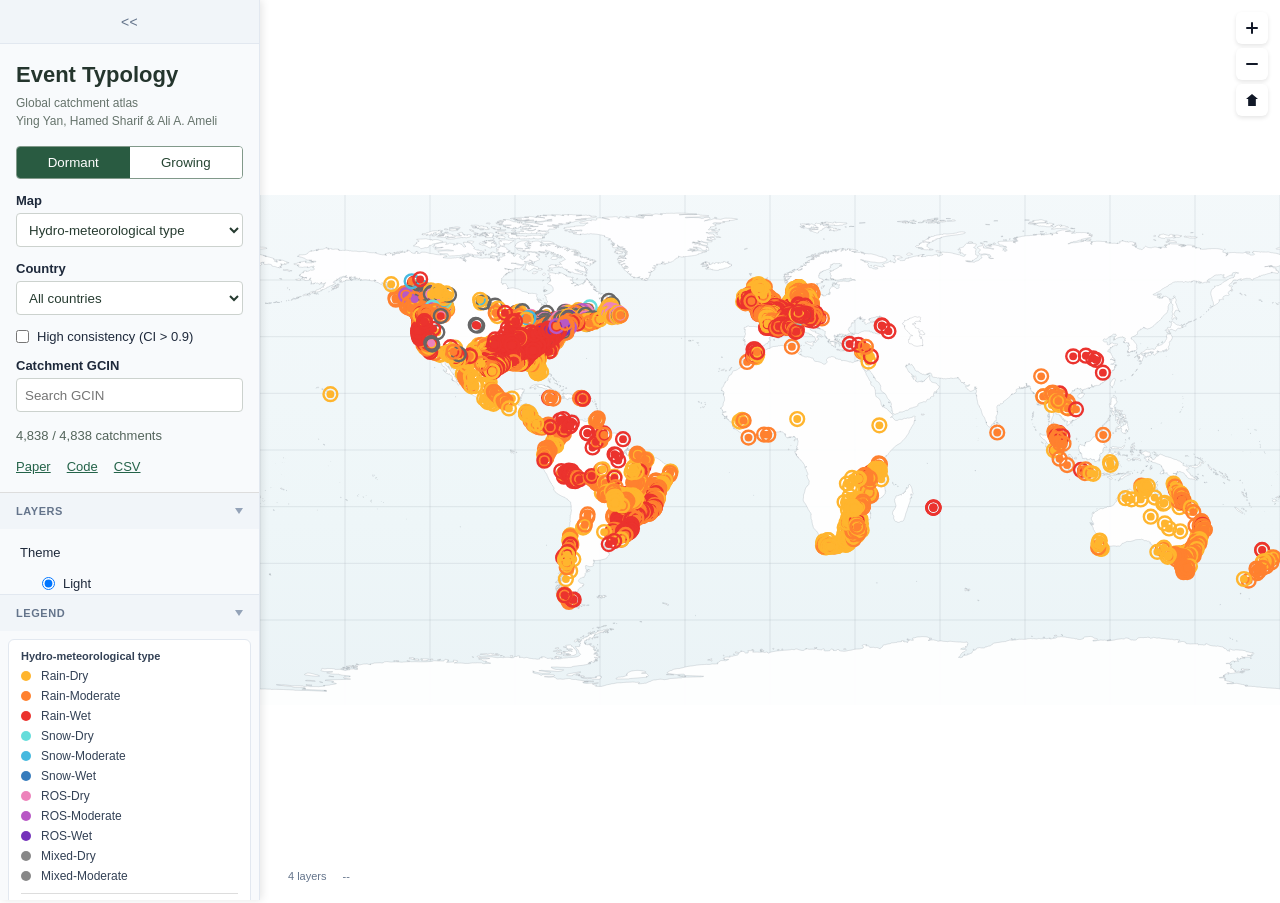
==== commit b224dcbb: "Enlarge catchment symbols and correct polar map boundaries" ====
--- a/docs/index.html
+++ b/docs/index.html
@@ -1103,7 +1103,7 @@
         this.canvas.addEventListener('mousemove', (e) => {
           const { x, y } = this.getCanvasCoords(e);
           const { lon, lat } = this.screenToGeo(x, y);
-          document.getElementById('statusCoords').textContent = `${lon.toFixed(1)} deg, ${lat.toFixed(1)} deg`;
+          document.getElementById('statusCoords').textContent = Math.abs(lat) > 90 ? "--" : `${(((lon + 180) % 360 + 360) % 360 - 180).toFixed(1)} deg, ${lat.toFixed(1)} deg`;
 
           if (this.dragging) {
             const moved = Math.abs(x - this.dragStart.x) + Math.abs(y - this.dragStart.y);
@@ -1779,6 +1779,14 @@
         viewport.interacting = !!renderState.interacting;
         const theme = this.getCurrentMapStyle();
 
+        ctx.fillStyle = this.themeStyle === 'dark' ? '#18212b' : '#ffffff';
+        ctx.fillRect(0, 0, width, height);
+        ctx.save();
+        const northY = height / 2 - 90 * this.getBaseScale() + viewport.offsetY;
+        const southY = height / 2 + 90 * this.getBaseScale() + viewport.offsetY;
+        ctx.beginPath();
+        ctx.rect(0, northY, width, southY - northY);
+        ctx.clip();
         // Background
         const grad = ctx.createLinearGradient(0, 0, 0, height);
         grad.addColorStop(0, theme.background[0]);
@@ -1819,6 +1827,7 @@
             layer.renderer(ctx, layer, viewport);
           }
         }
+        ctx.restore();
         viewport.interacting = false;
       },
 
@@ -1850,7 +1859,18 @@
                 else path.lineTo(x, y);
               }
             if (!this.imageryEnabled && style.landFill) ctx.fill(path);
-            ctx.stroke(path);
+            const coast = new Path2D();
+            for (let i = 0; i < ring.length; i++) {
+              const [lon, lat] = ring[i];
+              const previous = ring[Math.max(0, i - 1)];
+              const closure = lat <= -89.99 || previous[1] <= -89.99 ||
+                (Math.abs(lon) >= 179.99 && Math.abs(previous[0]) >= 179.99);
+              const x = width / 2 + (lon + lonOffset) * base + offsetX;
+              const y = height / 2 - lat * base + offsetY;
+              if (i === 0 || closure) coast.moveTo(x, y);
+              else coast.lineTo(x, y);
+            }
+            ctx.stroke(coast);
           }
         }
       },
--- a/docs/atlas.css
+++ b/docs/atlas.css
@@ -15,6 +15,8 @@
 .atlas-results button:hover {background:#e3eee7;}
 .atlas-legend {display:grid; grid-template-columns:12px 1fr; gap:6px 8px; align-items:center; font-size:12px;}
 .atlas-swatch {height:10px; width:10px; border-radius:50%;}
+.atlas-ring-key {display:flex; align-items:center; gap:10px; border-top:1px solid #ddd; margin-top:10px; padding-top:8px; font-size:11px; line-height:1.5;}
+.atlas-ring-symbol {width:18px; height:18px; flex-shrink:0; border:3px solid #ff812f; border-radius:50%; background:#eb332e; box-shadow:inset 0 0 0 2px white;}
 .atlas-scale {height:12px; background:linear-gradient(to right,#440154,#3b528b,#21918c,#5ec962,#fde725);}
 .atlas-ticks {display:flex; justify-content:space-between; margin-top:4px;}
 .atlas-table {width:100%; border-collapse:collapse; font-size:12px;}
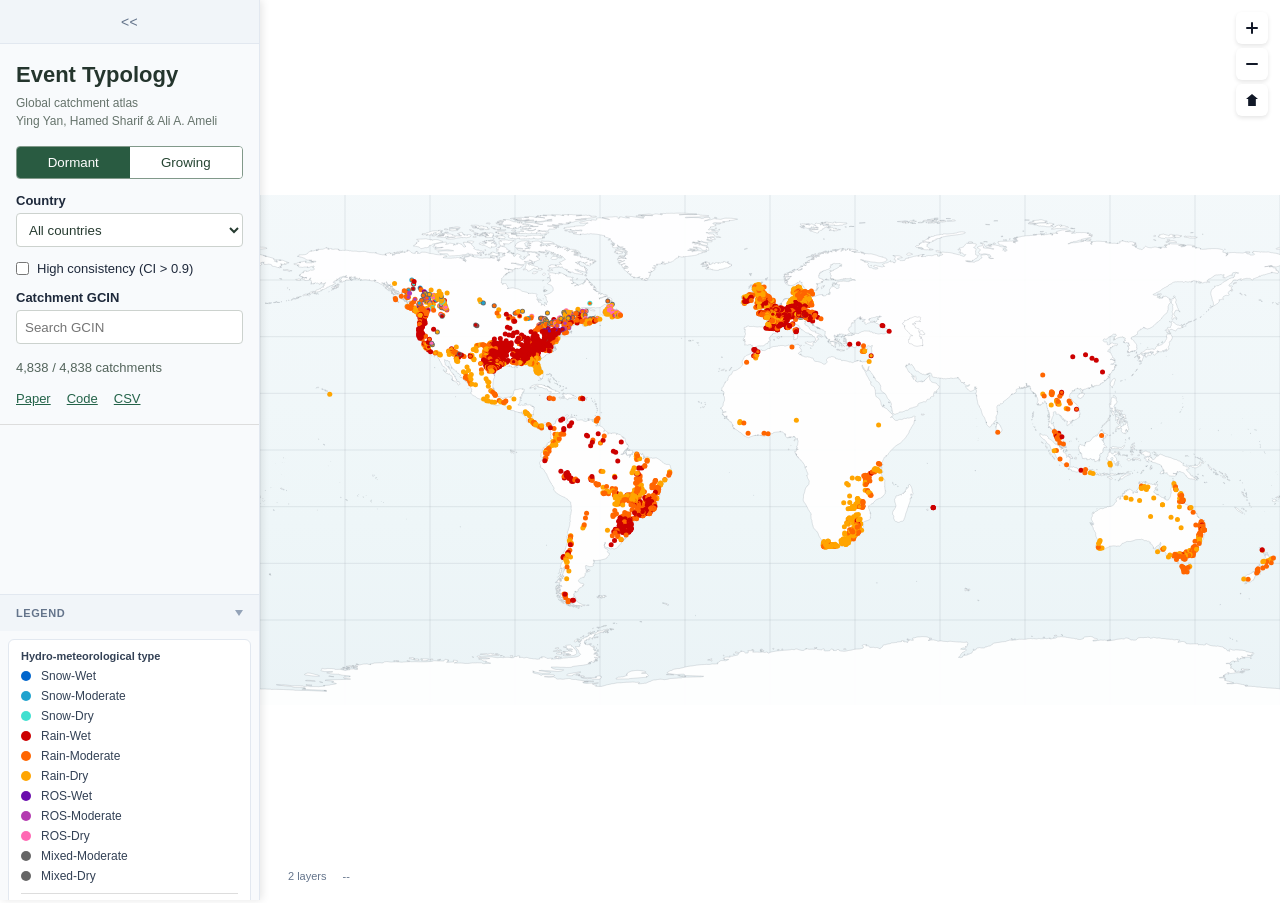
==== commit 5c436ee9: "Keep type map and fix collapsed sidebar canvas sizing" ====
--- a/docs/index.html
+++ b/docs/index.html
@@ -914,7 +914,7 @@
     </div>
 
     <!-- Scripts -->
-    <script src="./assets/basin-data.js"></script>
+
     <script src="./assets/land-50m.js"></script>
     <script src="./assets/country-polygons-110m.js"></script>
 
@@ -1026,32 +1026,6 @@
           renderer: (ctx, layer, vp) => this.renderBasemap(ctx, vp)
         });
 
-        this.layerManager.addLayer({
-          id: 'outlines-countries',
-          name: 'Countries',
-          type: 'vector',
-          visible: false,
-          interactive: true,
-          moduleId: 'foundation',
-          groupPath: ['outlines', 'countries'],
-          renderer: (ctx, layer, vp) => this.renderCountryOutlines(ctx, vp),
-          hitTest: (lon, lat, vp, layer) => this.hitTestCountryOutlines(lon, lat, vp)
-        });
-
-        // Add basin layer under Outlines > Basins. This single third-level layer owns
-        // both basin rendering and basin click/hover interaction.
-        this.layerManager.addLayer({
-          id: 'outlines-basins',
-          name: 'Basins',
-          type: 'vector',
-          visible: false,
-          interactive: true,
-          moduleId: 'foundation',
-          groupPath: ['outlines', 'basins'],
-          renderer: (ctx, layer, vp) => this.renderBasinsLayer(ctx, vp),
-          hitTest: (lon, lat, vp, layer) => this.hitTestBasins(lon, lat)
-        });
-
         // Setup interactions
         this.setupCanvasEvents();
         this.setupUI();
@@ -1067,6 +1041,11 @@
         await this.loadDefaultModules();
         await this.loadUrlModules();
         window.addEventListener('resize', () => this.resize());
+        this.mapResizeObserver = new ResizeObserver(() => {
+          const rect = this.canvas.parentElement.getBoundingClientRect();
+          if (rect.width !== this.viewport.width || rect.height !== this.viewport.height) this.resize();
+        });
+        this.mapResizeObserver.observe(this.canvas.parentElement);
       },
 
       // Canvas bounding rect (updated on resize)
--- a/docs/atlas.css
+++ b/docs/atlas.css
@@ -16,7 +16,7 @@
 .atlas-legend {display:grid; grid-template-columns:12px 1fr; gap:6px 8px; align-items:center; font-size:12px;}
 .atlas-swatch {height:10px; width:10px; border-radius:50%;}
 .atlas-ring-key {display:flex; align-items:center; gap:10px; border-top:1px solid #ddd; margin-top:10px; padding-top:8px; font-size:11px; line-height:1.5;}
-.atlas-ring-symbol {width:18px; height:18px; flex-shrink:0; border:3px solid #ff812f; border-radius:50%; background:#eb332e; box-shadow:inset 0 0 0 2px white;}
+.atlas-ring-symbol {width:18px; height:18px; flex-shrink:0; border:3px solid #FF6600; border-radius:50%; background:#CC0000;}
 .atlas-scale {height:12px; background:linear-gradient(to right,#440154,#3b528b,#21918c,#5ec962,#fde725);}
 .atlas-ticks {display:flex; justify-content:space-between; margin-top:4px;}
 .atlas-table {width:100%; border-collapse:collapse; font-size:12px;}
@@ -29,9 +29,12 @@
 body.theme-dark .atlas-controls a {color:#9cddbb;}
 .atlas-download {display:block; margin-top:16px; color:#246349;}
 .atlas-controls ~ .panel-section:has(#moduleList) {display:none;}
+.panel-section:has(#layerList) {display:none;}
 .panel-bottom {max-height:34vh; overflow:auto;}
 .map-area {left:260px;}
 .map-status {left:276px; max-width:calc(100vw - 300px); flex-wrap:wrap;}
+body:has(#leftPanel.hidden) .map-area {left:0;}
+body:has(#leftPanel.hidden) .map-status {left:16px; max-width:calc(100vw - 32px);}
 .atlas-controls .error {color:#a52121;}
 @media(max-width:700px) {
  .map-area {left:0;}
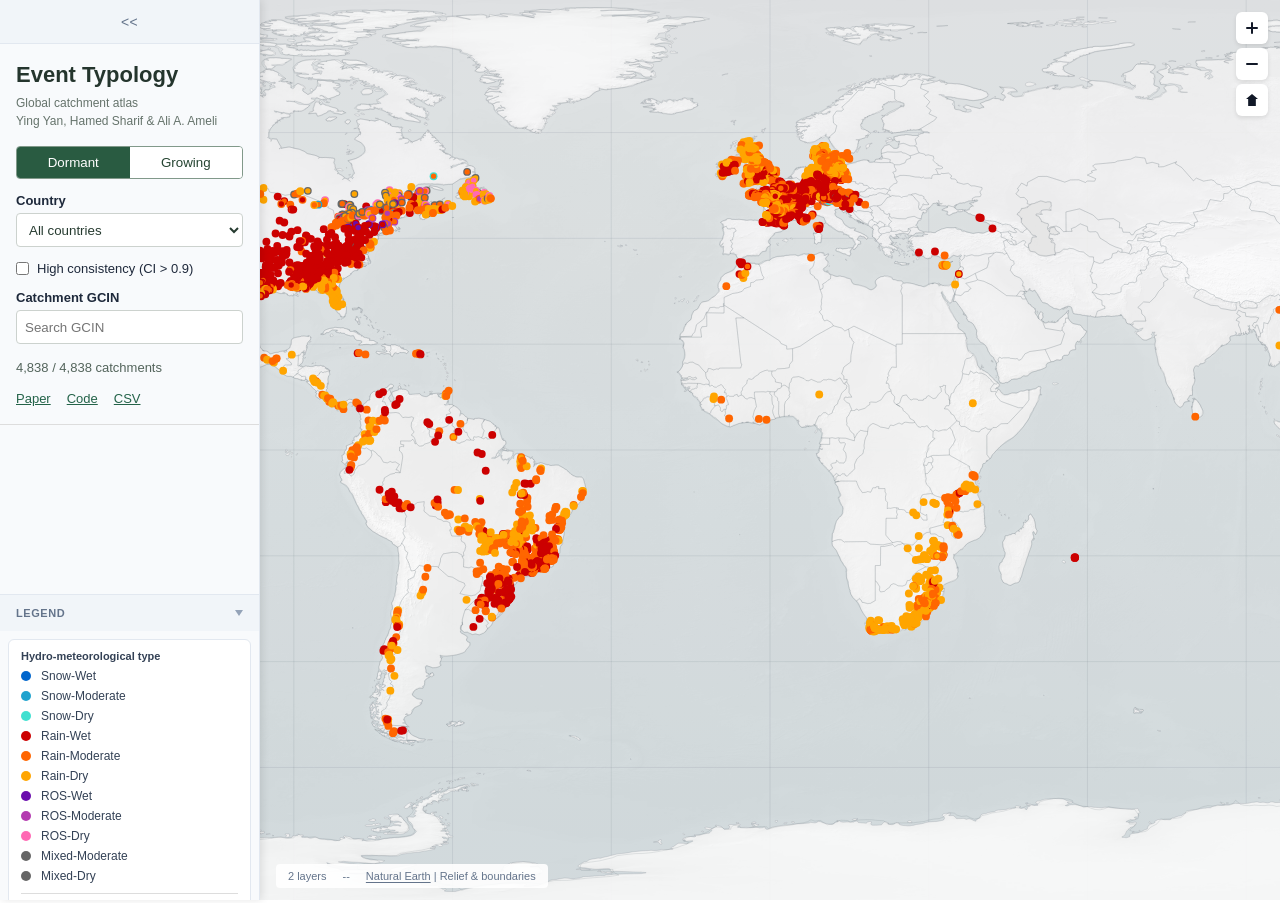
==== commit 35fd06e3: "Constrain polar edges and add subdued relief and national boundaries" ====
--- a/docs/index.html
+++ b/docs/index.html
@@ -769,6 +769,7 @@
       }
     </style>
   <link rel="stylesheet" href="./atlas.css">
+<script src="./terrain.js"></script>
 </head>
   <body>
     <!-- Map Area - Full screen background -->
@@ -1046,6 +1047,7 @@
           if (rect.width !== this.viewport.width || rect.height !== this.viewport.height) this.resize();
         });
         this.mapResizeObserver.observe(this.canvas.parentElement);
+        AtlasTerrain.load(() => this.draw());
       },
 
       // Canvas bounding rect (updated on resize)
@@ -1674,7 +1676,7 @@
       },
 
       getMinViewportScale() {
-        return Math.min(180 / this.getWorldLatitudeSpan(), 180 * this.viewport.width / (360 * this.viewport.height));
+        return 180 / this.getWorldLatitudeSpan();
       },
 
       ensureViewportScale() {
@@ -1742,14 +1744,8 @@
       updateMapAttribution() {
         const el = document.getElementById('statusAttribution');
         if (!el) return;
-        const attribution = this.imageryEnabled ? this.imageryLayer.attribution : '';
-        if (!attribution) {
-          el.classList.remove('visible');
-          el.innerHTML = '';
-          return;
-        }
         el.classList.add('visible');
-        el.innerHTML = `${this.escape(attribution)} - <a href="https://www.esri.com/en-us/legal/terms/data-attributions" target="_blank" rel="noopener">Attribution</a>`;
+        el.innerHTML = '<a href="https://www.naturalearthdata.com/" target="_blank" rel="noopener">Natural Earth</a> | Relief & boundaries';
       },
 
       drawNow(renderState = {}) {
@@ -1852,6 +1848,7 @@
             ctx.stroke(coast);
           }
         }
+        AtlasTerrain.render(ctx, this, viewport);
       },
 
       renderRasterTiles(ctx, viewport, tileUrl) {
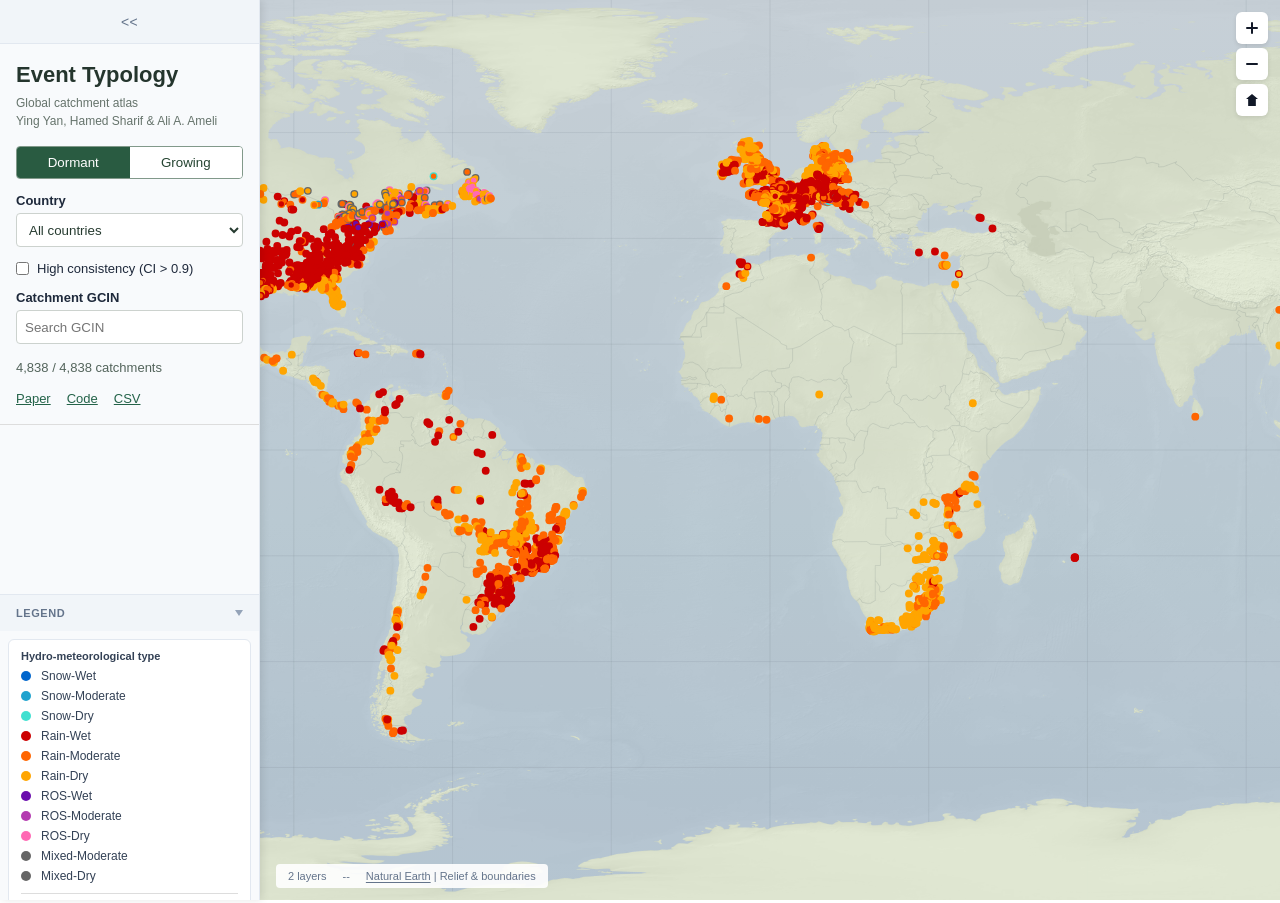
==== commit 1639e44b: "Tint relief background and draw only land administrative boundaries" ====
--- a/docs/index.html
+++ b/docs/index.html
@@ -955,9 +955,9 @@
       mapStyles: {
         light: {
           label: 'Light',
-          background: ['#f7fafc', '#eef6f8', '#e7f0f4'],
+          background: ['#e3eff8', '#d5e9f5', '#cbdfeF'],
           grid: 'rgba(112, 128, 144, 0.15)',
-          landFill: 'rgba(255, 255, 255, 0.92)',
+          landFill: 'rgba(229, 239, 211, 0.96)',
           landStroke: 'rgba(72, 84, 96, 0.3)',
           basinStroke: 'rgba(72, 84, 96, 0.15)',
           countryStroke: 'rgba(51, 65, 85, 0.38)'
@@ -1845,7 +1845,8 @@
               if (i === 0 || closure) coast.moveTo(x, y);
               else coast.lineTo(x, y);
             }
-            ctx.stroke(coast);
+            // No coastline stroke: land/ocean color provides the separation.
+
           }
         }
         AtlasTerrain.render(ctx, this, viewport);
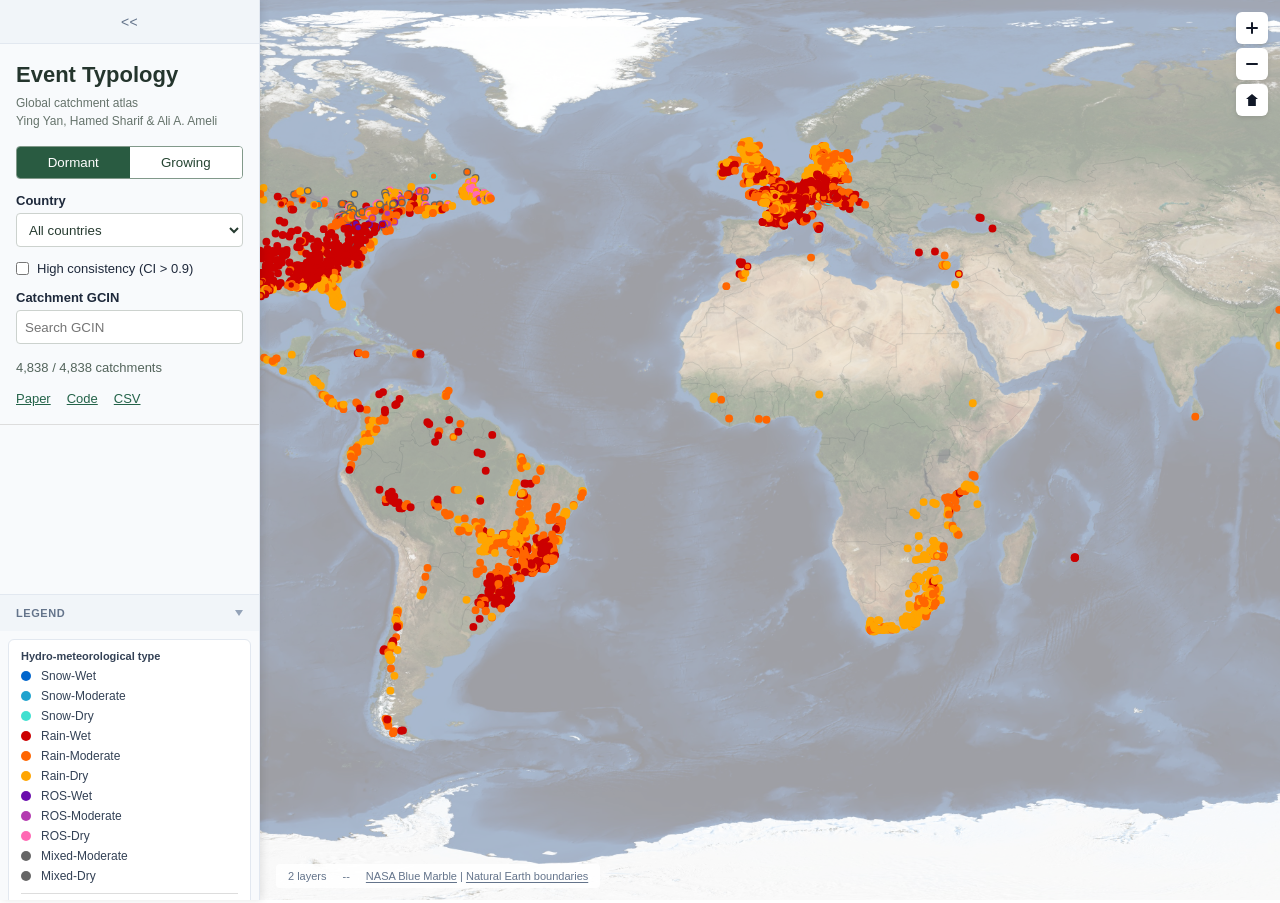
==== commit 95e76f47: "Use faded NASA satellite composite without continental outlines" ====
--- a/docs/index.html
+++ b/docs/index.html
@@ -955,9 +955,9 @@
       mapStyles: {
         light: {
           label: 'Light',
-          background: ['#e3eff8', '#d5e9f5', '#cbdfeF'],
+          background: ['#ffffff', '#ffffff', '#ffffff'],
           grid: 'rgba(112, 128, 144, 0.15)',
-          landFill: 'rgba(229, 239, 211, 0.96)',
+          landFill: 'rgba(255, 255, 255, 0.92)',
           landStroke: 'rgba(72, 84, 96, 0.3)',
           basinStroke: 'rgba(72, 84, 96, 0.15)',
           countryStroke: 'rgba(51, 65, 85, 0.38)'
@@ -1745,7 +1745,7 @@
         const el = document.getElementById('statusAttribution');
         if (!el) return;
         el.classList.add('visible');
-        el.innerHTML = '<a href="https://www.naturalearthdata.com/" target="_blank" rel="noopener">Natural Earth</a> | Relief & boundaries';
+        el.innerHTML = '<a href="https://science.nasa.gov/earth/earth-observatory/blue-marble-next-generation/base-topography-bathymetry/" target="_blank" rel="noopener">NASA Blue Marble</a> | <a href="https://www.naturalearthdata.com/" target="_blank" rel="noopener">Natural Earth boundaries</a>';
       },
 
       drawNow(renderState = {}) {
@@ -1774,27 +1774,6 @@
           this.renderRasterTiles(ctx, viewport, this.imageryLayer.tileUrl);
         }
 
-        // Grid
-        ctx.strokeStyle = theme.grid;
-        ctx.lineWidth = 1;
-        const base = this.getBaseScale();
-        const leftLon = (-width / 2 - viewport.offsetX) / base;
-        const rightLon = (width / 2 - viewport.offsetX) / base;
-        for (let lon = Math.floor(leftLon / 30) * 30; lon <= rightLon; lon += 30) {
-          const x = width / 2 + lon * base + viewport.offsetX;
-          ctx.beginPath();
-          ctx.moveTo(x, 0);
-          ctx.lineTo(x, height);
-          ctx.stroke();
-        }
-        for (let lat = -60; lat <= 60; lat += 20) {
-          const y = height / 2 - lat * base + viewport.offsetY;
-          ctx.beginPath();
-          ctx.moveTo(0, y);
-          ctx.lineTo(width, y);
-          ctx.stroke();
-        }
-
         // Layers
         for (const layer of this.layerManager.getLayers()) {
           if (!layer.visible) continue;
@@ -1807,48 +1786,6 @@
       },
 
       renderBasemap(ctx, viewport) {
-        const landRings = window.LAND_50M || [];
-        const base = this.getBaseScale();
-        const { width, height, offsetX, offsetY } = viewport;
-        const style = this.getCurrentMapStyle();
-
-        const leftLon = (-width / 2 - offsetX) / base;
-        const rightLon = (width / 2 - offsetX) / base;
-        const firstSeg = Math.floor(leftLon / 360);
-        const lastSeg = Math.ceil(rightLon / 360);
-
-        ctx.fillStyle = style.landFill || 'transparent';
-        ctx.strokeStyle = style.landStroke;
-        ctx.lineWidth = 0.5;
-
-        for (let seg = firstSeg; seg <= lastSeg; seg++) {
-          const lonOffset = seg * 360;
-          for (const ring of landRings) {
-            if (ring.length < 3) continue;
-            const path = new Path2D();
-            for (let i = 0; i < ring.length; i++) {
-              const [lon, lat] = ring[i];
-              const x = width / 2 + (lon + lonOffset) * base + offsetX;
-              const y = height / 2 - lat * base + offsetY;
-                if (i === 0) path.moveTo(x, y);
-                else path.lineTo(x, y);
-              }
-            if (!this.imageryEnabled && style.landFill) ctx.fill(path);
-            const coast = new Path2D();
-            for (let i = 0; i < ring.length; i++) {
-              const [lon, lat] = ring[i];
-              const previous = ring[Math.max(0, i - 1)];
-              const closure = lat <= -89.99 || previous[1] <= -89.99 ||
-                (Math.abs(lon) >= 179.99 && Math.abs(previous[0]) >= 179.99);
-              const x = width / 2 + (lon + lonOffset) * base + offsetX;
-              const y = height / 2 - lat * base + offsetY;
-              if (i === 0 || closure) coast.moveTo(x, y);
-              else coast.lineTo(x, y);
-            }
-            // No coastline stroke: land/ocean color provides the separation.
-
-          }
-        }
         AtlasTerrain.render(ctx, this, viewport);
       },
 
